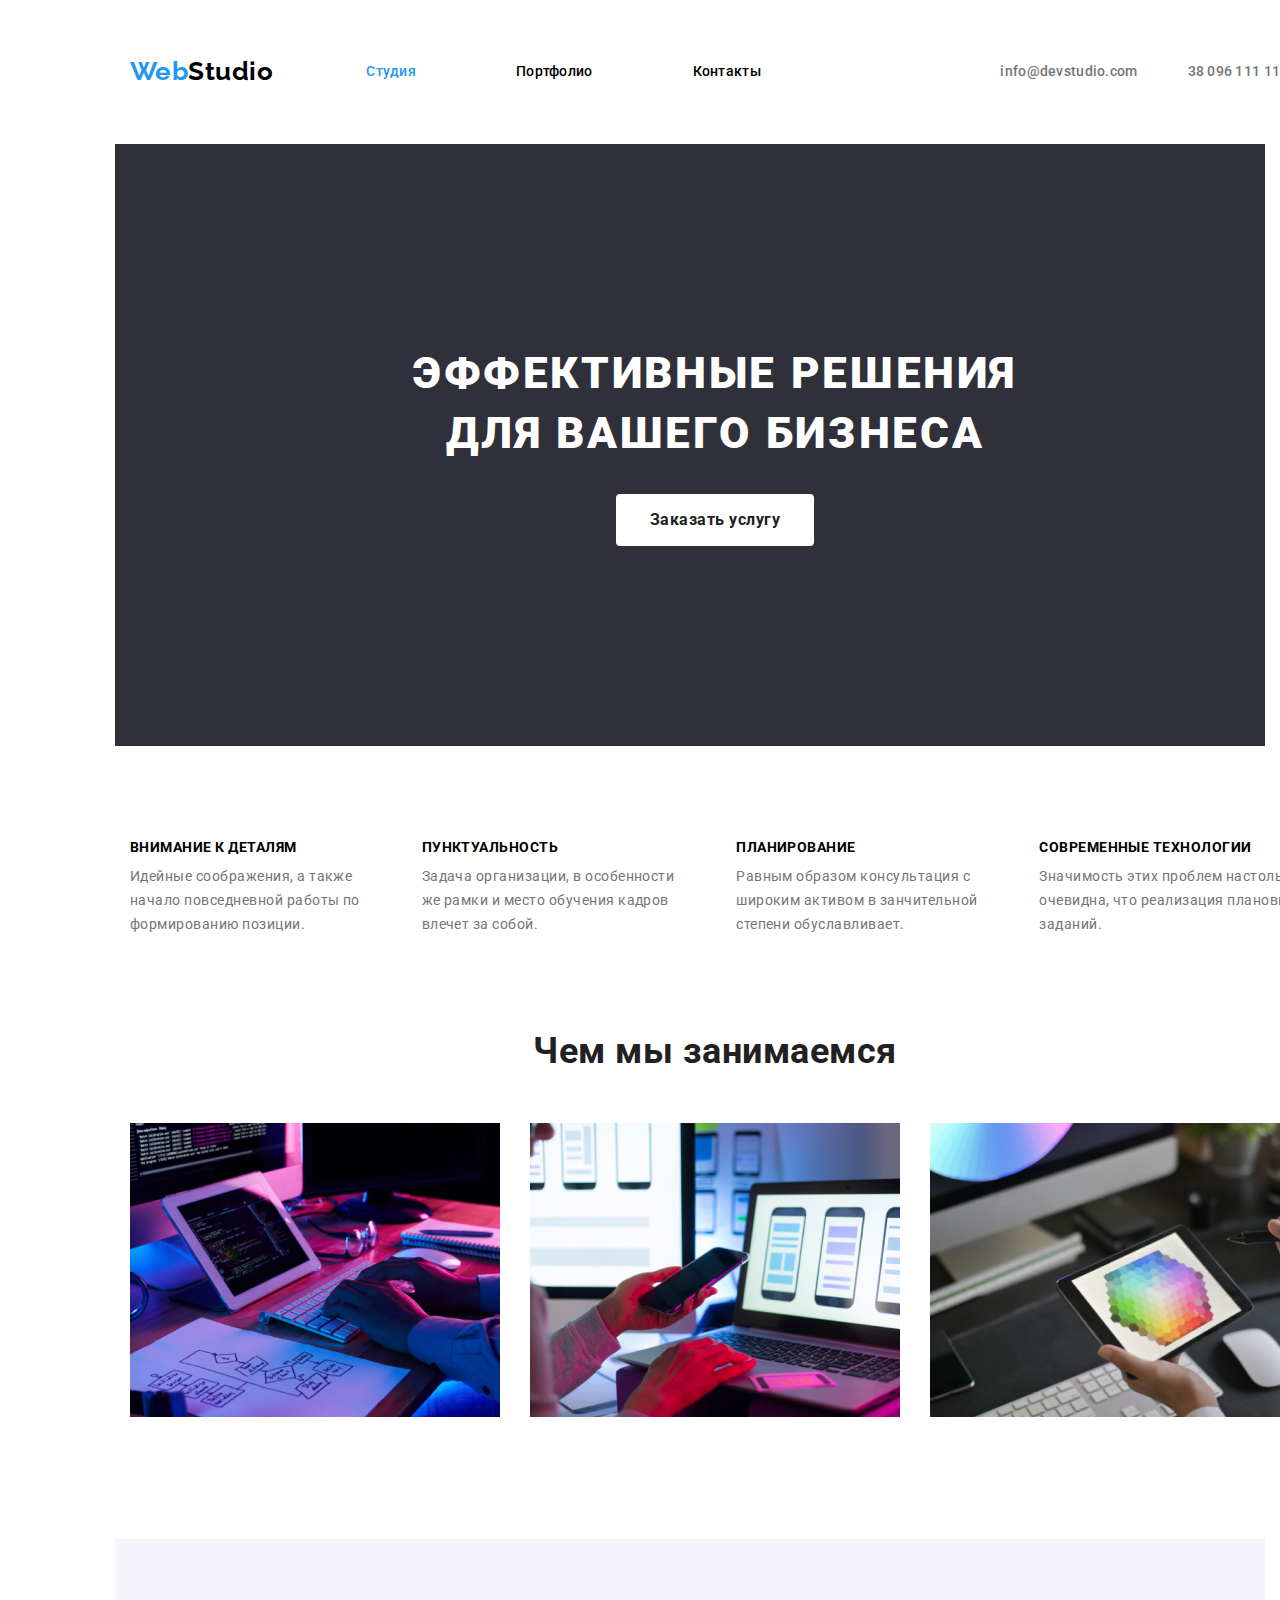
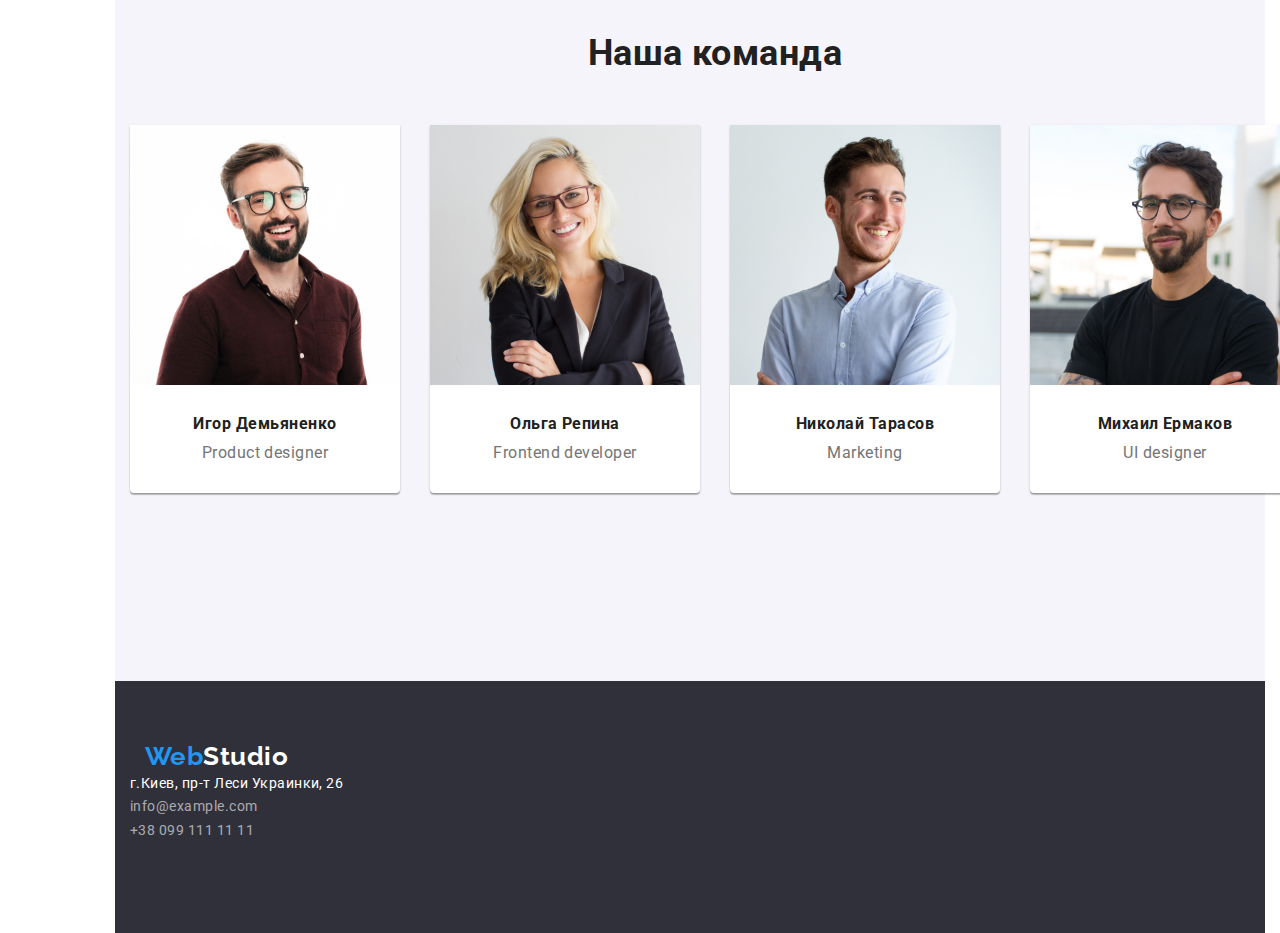
==== index.html @ 193c5bb3 "fixing" ====
<!DOCTYPE html>
<html lang="ru">

<head>
    <meta charset="UTF-8">
    <meta http-equiv="X-UA-Compatible" content="IE=edge">
    <meta name="viewport" content="width=device-width, initial-scale=1.0">
    <title>Git</title>
    <link rel="preconnect" href="https://fonts.googleapis.com">
    <link rel="preconnect" href="https://fonts.gstatic.com" crossorigin>
    <link
        href="https://fonts.googleapis.com/css2?family=Raleway:wght@700&family=Roboto:wght@400;500;700;900&display=swap"
        rel="stylesheet" />
    <link rel="stylesheet" href="https://cdnjs.cloudflare.com/ajax/libs/modern-normalize/1.1.0/modern-normalize.min.css"
        integrity="sha512-wpPYUAdjBVSE4KJnH1VR1HeZfpl1ub8YT/NKx4PuQ5NmX2tKuGu6U/JRp5y+Y8XG2tV+wKQpNHVUX03MfMFn9Q=="
        crossorigin="anonymous" referrerpolicy="no-referrer" />
    <link rel="stylesheet" href="./css/styles.css" />
</head>

<body class="all-body">
    <!--The head of the site-->


    <header class="page-header">
        <div class="container site-nav">
            <nav class="site-nav">
                <a href="/" class="logo-link">
                    Web<span class="logo-accent">Studio</span>
                </a>
        
                <ul class="site-list">
                    <li class="site-element"><a class="site-link current" href="./index.html">Студия</a></li>
                    <li class="site-element"><a class="site-links" href="./portfolio.html">Портфолио</a></li>
                    <li class="site-element"><a class="site-links" href="/">Контакты</a></li>
                </ul>
        
            </nav>
                <ul class="auth-list">
                    <li class="auth-element"><a class="auth-email" href="info@devstudio.com">info@devstudio.com</a></li>
                    <li class="auth-element"><a class="auth-phone" href="380961111111">38 096 111 11 11</a></li>
        
                </ul>
        </div>
            

    </header>

    
    <main class="main-div">
        <!--Hero-->
        <section class="hero">

            <div class="container">
                <h1 class="hero-title">Эффективные решения </br> для вашего бизнеса</h1>
                <button type="button" class="hero-button">Заказать услугу</button>
            </div>
        </section>



        <!--Навыки-->
        <section class="features">
            <div class="container">
                <ul class="features-list">
                    <li class="features-element">
                        <h3 class="features-title">Внимание к деталям</h3>
                        <p class="features-p">Идейные соображения, а также </br> начало повседневной работы по </br>
                            формированию позиции.</p>

                    </li>
                    <li class="features-element">
                        <h3 class="features-title">Пунктуальность</h3>
                        <p class="features-p">Задача организации, в особенности </br> же рамки и место обучения кадров
                            </br> влечет за собой.</p>

                    </li>
                    <li class="features-element">
                        <h3 class="features-title">Планирование</h3>
                        <p class="features-p">Равным образом консультация с </br> широким активом в занчительной </br>
                            степени обуславливает.</p>

                    </li>
                    <li class="features-element">
                        <h3 class="features-title">Современные технологии</h3>
                        <p class="features-p">Значимость этих проблем настолько </br> очевидна, что реализация плановых
                            </br> заданий.</p>

                    </li>
                </ul>
            </div>
        </section>
        <!--Чем мы занимаемся-->
        <section class="section">
            <div class="container">
                <h2 class="section-title">Чем мы занимаемся</h2>
                    <ul class="section-list">
                        <li class="section-element"><img class="section-img" src="images/1left.jpg" alt="ноутбук" width="370">


                        </li>
                        <li class="section-element"><img class="section-img" src="images/phone.jpg" alt="телефон" width="370">

                        </li>
                        <li class="section-element"><img class="section-img" src="images/notepad.jpg" alt="планшет" width="370">

                        </li>
                    </ul>
            </div>
        </section>
        <!--Наша команда-->
        <section class="command">
            <div class="container">
                <h2 class="command-title">Наша команда</h2>
                    <ul class="command-list">
                        <li class="command-element">
                            <div class="command-frame">
                                <img class="command-img" src="images/person1.jpg" alt="Игор Демьяненко" width="270" />
                                <h3 class="command-worker">Игор Демьяненко</h3>
                                <p class="command-p">Product designer</p>
                            </div>
                        </li>
                        <li class="command-element">
                            <div class="command-frame">
                                <img class="command-img" src="images/person2.jpg" alt="Ольга Репина" width="270" />
                                <h3 class="command-worker">Ольга Репина</h3>
                                <p class="command-p">Frontend developer</p>
                            </div>
                        </li>
                        <li class="command-element">
                            <div class="command-frame">
                                <img class="command-img" src="images/person3.jpg" alt="Николай Тарасов" width="270" />
                                <h3 class="command-worker">Николай Тарасов</h3>
                                <p class="command-p">Marketing</p>
                            </div>
                        </li>
                        <li class="command-element">
                            <div class="command-frame">
                                <img class="command-img" src="images/person4.jpg" alt="Михаил Ермаков" width="270" />
                                <h3 class="command-worker">Михаил Ермаков</h3>
                                <p class="command-p">UI designer</p>
                            </div>
                        </li>

                    </ul>
            </div>
        </section>
    </main>

    <!--Footer-->
    <footer class="footer">
        <div class="container">
            <a href="/" class="footer-logo">
                Web<span class="footer-accent">Studio</span>
            </a>
            <address class="adress">
                <ul class="adress-list">
                    <li>
                        <a class="adress-location" href="https://www.figma.com/exit?url=https%3A%2F%2Fbit.ly%2F3pXMvUd"
                        target="_blank" rel="noopener noreferrer">г.Киев, пр-т Леси Украинки, 26</a>
                    </li>
                    <li>
                        <a class="adress-email" href="info@example.com">info@example.com</a>
                    </li>
                    <li>
                        <a class="adress-phone" href="380991111111">+38 099 111 11 11</a>
                    </li>
                </ul>
            </address>
        </div>
    </footer>

</body>

</html>
---- css/styles.css ----
:root {
    --primary-text-color: rgba(255, 255, 255, 0.6);
    --title-text-color: #000000;
    --accent-color: #2196F3;
    --hero-button: #ffffff;
    --section-title: #212121;
    --portfolio-button: #F5F4FA;
    --portfolio-text-button: #212121;
    --portfolio-project-p: #757575;
}

html {
    box-sizing: border-box;
}

*,
*::before,
*::after {
    box-sizing: inherit;
}

.style {
    font-family: 'Roboto';
}

.all-body {
    
    margin: 0 auto;
    padding-left: 15px;
    padding-right: 15px;
    font-family: 'Roboto';
    font-style: normal;
    font-weight: 500;
    line-height: 1.5;
    letter-spacing: 0.03em;
    background-color: var(--hero-button);
    margin-left: 100px;

}

.list {
    padding: 0;
    margin: 0;
    list-style: none;
}

h1,
h2,
h3,
h4,
h5,
h6 {
    margin-top: 0px;
    margin-bottom: 0px;
}
p, ul {
    margin: 0px;
    padding-left: 0px;
}

.page-header {
    
    padding-top: 32px;
    padding-bottom: 32px;
}
.site-nav {
    display: flex;
    justify-content: space-between;
    align-items: center;
}

.logo-link {
    margin-top: 24px;
    margin-bottom: 25px;

    font-family: 'Raleway';
    font-style: normal;
    font-weight: 700;
    font-size: 26px;
    line-height: 1.19;
    text-decoration: none;
    color: var(--accent-color);
}

.logo-accent {
    margin-top: 24px;
    margin-bottom: 25px;

    font-family: 'Raleway', sans-serif;
    font-style: normal;
    font-weight: 700;
    font-size: 26px;
    line-height: 1.19;
    color: var(--title-text-color);

}


.auth-list {
    display: flex;
    font-family: 'Roboto', sans-serif;
    font-style: normal;
    font-size: 14px;
    letter-spacing: 0.02em;
    color: var(--title-text-color);
    text-decoration: none;
    list-style: none
}
.site-list {
    margin-left: 93px;
    display: flex;
    text-align: center;
    font-size: 14px;
    letter-spacing: 0.02em;
    color: var(--title-text-color);
    text-decoration: none;
    list-style: none;


}

.site-list .site-element + .site-element {
    margin-left: 50px;
}

.auth-email {
    line-height: 1.14;
    color: #757575;
    text-decoration: none;
}

.auth-email:hover,
.auth-email:focus {
    color: var(--accent-color);
}

.auth-phone {
    line-height: 1.14;
    color: #757575;
    text-decoration: none;
    margin-left: 50px;
}

.auth-phone:hover,
.auth-phone:focus {
    color: var(--accent-color);
}

.list {
    list-style: none;
}

.site-element {

    margin-right: 50px;
    
}


.site-link {
    display: flex;
    padding-top: 32px;
    padding-bottom: 32px;

    line-height: 1.14;
    color: var(--title-text-color);
    text-decoration: none;

}

.site-link.current {
    display: block;
    padding-top: 32px;
    padding-bottom: 32px;

    color: var(--accent-color);
    padding-top: 32px;
    padding-bottom: 32px;
}

.site-links {
    display: block;
    line-height: 1.14;
    color: var(--title-text-color);
    text-decoration: none;
    padding-top: 32px;
    padding-bottom: 32px;
}

.site-links.current {
    color: var(--accent-color);
}

.site-links:hover,
.site-links:focus {
    color: var(--accent-color);
}

.container {
    width: 1200px;
    margin-left: auto;
    margin-right: auto;
    padding-left: 15px;
    padding-right: 15px;

}
.main-nav {
    display: flex;
    align-items: center;
    
}

.main-div {
    margin: 0 auto;
}

.hero {
    
    background-color: #2F303A;
    margin-bottom: 94px;
    text-align: center;
    padding-bottom: 200px;
}

.hero-title {
    padding-top: 200px;
    margin-bottom: 0;
    font-weight: 900;
    font-size: 44px;
    line-height: 1.36;
    letter-spacing: 0.06em;
    color: var(--hero-button);
    text-transform: uppercase;
    margin-bottom: 30px;
}

.hero-button {
    font-family: 'Roboto';
    font-style: normal;
    font-weight: 700;
    font-size: 16px;
    line-height: 1.87;
    letter-spacing: 0.03em;
    background-color: var(--hero-button);
    color: var(--portfolio-text-button);
    display: inline-block;
    border-radius: 4px;
    padding: 11px 34px;
    min-width: 130px;
    border: none;

    cursor: pointer;


}

.hero-button:hover,
.hero-button:focus {
    font-family: 'Roboto';
    font-style: normal;
    background-color: var(--accent-color);
    color: var(--hero-button);
    font-size: 16px;
    border-radius: 4px;


}


.features {
    background-color: var(--hero-button);
    
    margin-bottom: 94px;

}

.features-list {
    display: flex;
    justify-content: space-between;
    list-style: none
}
.features .features-element:last-child {
    margin-right: 0;
}

.features-title {
    font-weight: 700;
    font-size: 14px;
    line-height: 1.14;
    text-transform: uppercase;
    margin-top: 0px;
    margin-bottom: 10px;



}

.features-p {

    font-weight: 400;
    font-size: 14px;
    line-height: 1.71;
    color: var(--portfolio-project-p);

}

.section {
    background-color: var(--hero-button);
    padding-bottom: 92px;
    text-align: center;

}

.section-title {
    font-weight: 700;
    font-size: 36px;
    line-height: 1.16;
    text-align: center;
    color: var(--section-title);
    margin-bottom: 50px;

}

.section-list {
    display: flex;
    justify-content: space-between;
    list-style: none
}
.section-list .section-element:last-child {
    margin-right: 0;
}

.section-img {
    display: block;
    margin-bottom: 30px;
    margin-right: 30px;
    text-align: center;
}

.command {
    background-color: #F5F4FA;
    color: var(--section-title);
    padding-bottom: 94px;
    
    padding-bottom: 94px;

}

.command-list {
    display: flex;
    justify-content: space-between;
    list-style: none;
    margin-right: 30px;
    margin: 0px;
}
.command-list .command-element:last-child{
margin-right: 0;
}

.command-frame {
    background-color: var(--hero-button);
    margin-bottom: 94px;
    display: inline-block;
    box-sizing: content-box;
    box-shadow: 0px 1px 3px rgba(0, 0, 0, 0.12), 0px 1px 1px rgba(0, 0, 0, 0.14), 0px 2px 1px rgba(0, 0, 0, 0.2);
    border-radius: 0px 0px 4px 4px;
}

.command-img {
    display: block;
    margin-bottom: 30px;
}

.command-title {
    font-weight: 700;
    font-size: 36px;
    line-height: 1.16;
    text-align: center;

    color: var(--section-title);
    padding-top: 94px;
    margin-bottom: 50px;

}

.command-worker {
    text-align: center;
    font-size: 16px;
    line-height: 1.18;
    margin-bottom: 10px;


}

.command-p {
    text-align: center;
    font-weight: 400;
    font-size: 16px;
    line-height: 1.18;
    color: var(--portfolio-project-p);
    margin-bottom: 30px;
}

.footer {
    display: flex;
    align-items: flex-start;
    
    height: 252px;
    padding-top: 60px;
    background-color: #2F303A;
    ;
    color: var(--hero-button);
}

.footer-logo {
    font-family: 'Raleway';
    font-style: normal;
    font-weight: 700;
    font-size: 26px;
    line-height: 1.19;

    text-decoration: none;
    color: var(--accent-color);
    padding-left: 15px;
    margin-top: 60px;
    margin-bottom: 20px;
}

.footer-accent {
    font-family: 'Raleway', sans-serif;
    font-style: normal;
    font-weight: 700;
    font-size: 26px;
    line-height: 1.19;
    color: var(--hero-button);
    margin-top: 60px;
    margin-bottom: 20px;
}


.adress {

    font-weight: 400;
    font-size: 14px;
    font-style: normal;


}

.adress-list {
    list-style: none
}

.adress-location {
    font-weight: 400;
    font-size: 14px;
    line-height: 1.71;
    color: var(--hero-button);
    text-decoration: none;
    margin-bottom: 9px;

}

.adress-email {
    font-weight: 400;
    font-size: 14px;
    line-height: 1.71;
    color: var(--primary-text-color);
    text-decoration: none;
    font-style: normal;
    margin-bottom: 9px;
}

.adress-phone {
    font-weight: 400;
    font-size: 14px;
    line-height: 1.71;
    color: var(--primary-text-color);
    text-decoration: none;
    font-style: normal;
    margin-bottom: 60px;
}

.adress-email:hover,
.adress-email:focus {
    color: var(--accent-color);
    text-decoration: none;
    font-style: normal;
}

.adress-phone:hover,
.adress-phone:focus {
    color: var(--accent-color);
    text-decoration: none;
    font-style: normal;
}


.visually-hidden {
    color: transparent;
}

.port-body {
    
    padding-left: 15px;
    padding-right: 30px;
    font-family: 'Roboto';
    font-style: normal;
    font-weight: 500;
    font-size: 16px;
    line-height: 1.5;
    letter-spacing: 0.03em;


}

.button-list {
    display: flex;
    justify-content: center;
    margin-right: 52px;
    list-style: none;
}
.button-list .button-element+.button-element {
    margin-left: 8px;
}

.port-header {
    
    padding-top: 32px;
    padding-bottom: 32px;
    
}
.button-section {
    
    margin-bottom: 50px;
    
}
.port-button {
    font-family: 'Roboto';
    font-style: normal;
    font-weight: 500;
    font-size: 16px;
    line-height: 1.62;
    letter-spacing: 0.03em;
    background-color: var(--hero-button);
    color: var(--portfolio-text-button);
    border-radius: 4px;
    padding: 11px 34px;
    min-width: 130px;
    border: none;
    cursor: pointer;
}

.port-button:hover,
.port-button:focus {
    
    background-color: var(--accent-color);
    color: var(--hero-button);
    
}
.port-frame {
    background-color: var(--hero-button);
    margin-bottom: 94px;
    display: inline-block;
    box-sizing: content-box;
    border: 1px solid #EEEEEE;
}

.project-list a {

    text-decoration: none;
}

.project-list {
    
    flex-basis: auto;
    
    list-style: none
}
.project-list .project-element:not(:last-child) {
    
    margin-right: 30px;
}
.port-img {
    margin-bottom: 20px;
}

.project-title {

    font-weight: 700;
    font-size: 18px;
    line-height: 2;
    color: var(--title-text-color);
    letter-spacing: 0.06em;
    margin-bottom: 4px;
    

}

.project-p {
    font-weight: 400;
    font-size: 16px;
    line-height: 1.87;
    color: var(--portfolio-project-p);
    margin-bottom: 20px;
    

}
.port-footer {
    
        
        height: 252px;
        padding-top: 60px;
        margin-right: 15px;
        
        background-color: #2F303A;
        ;
        color: var(--hero-button);
}
.footer-list {
    
}
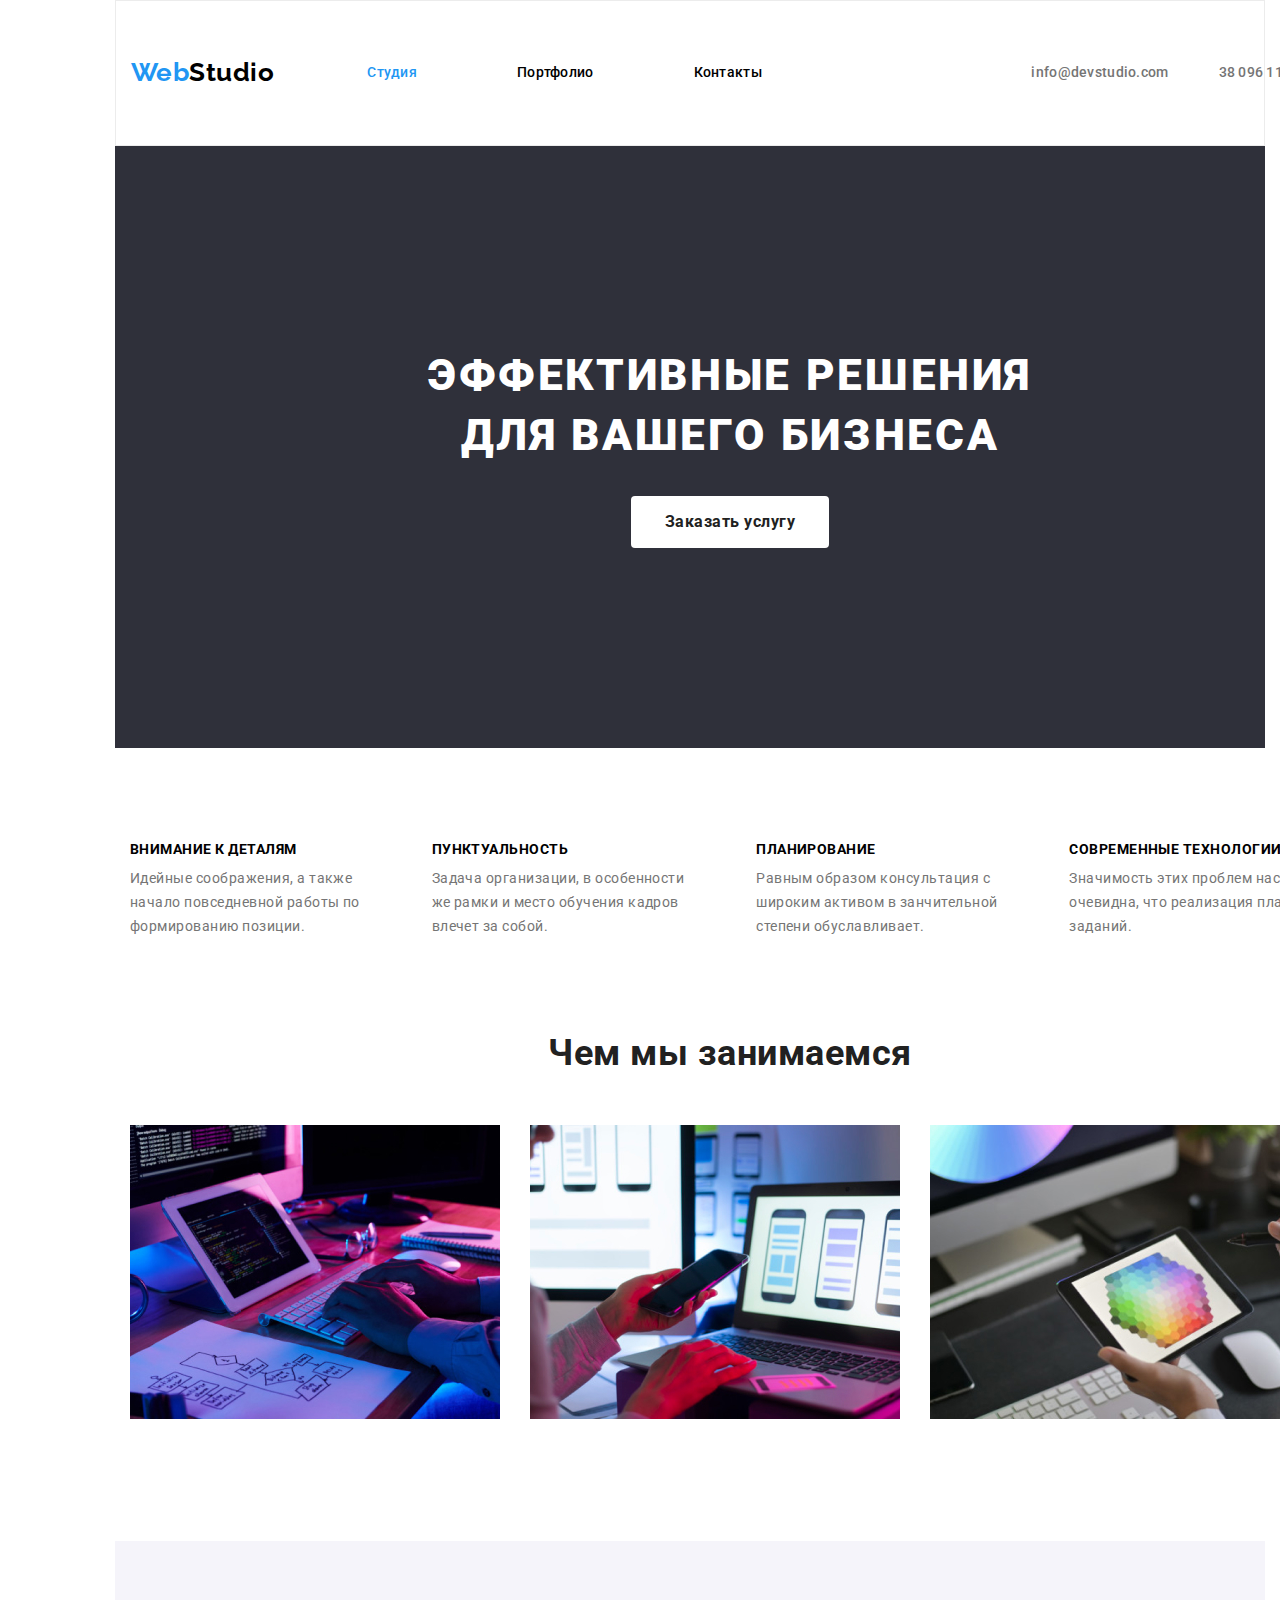
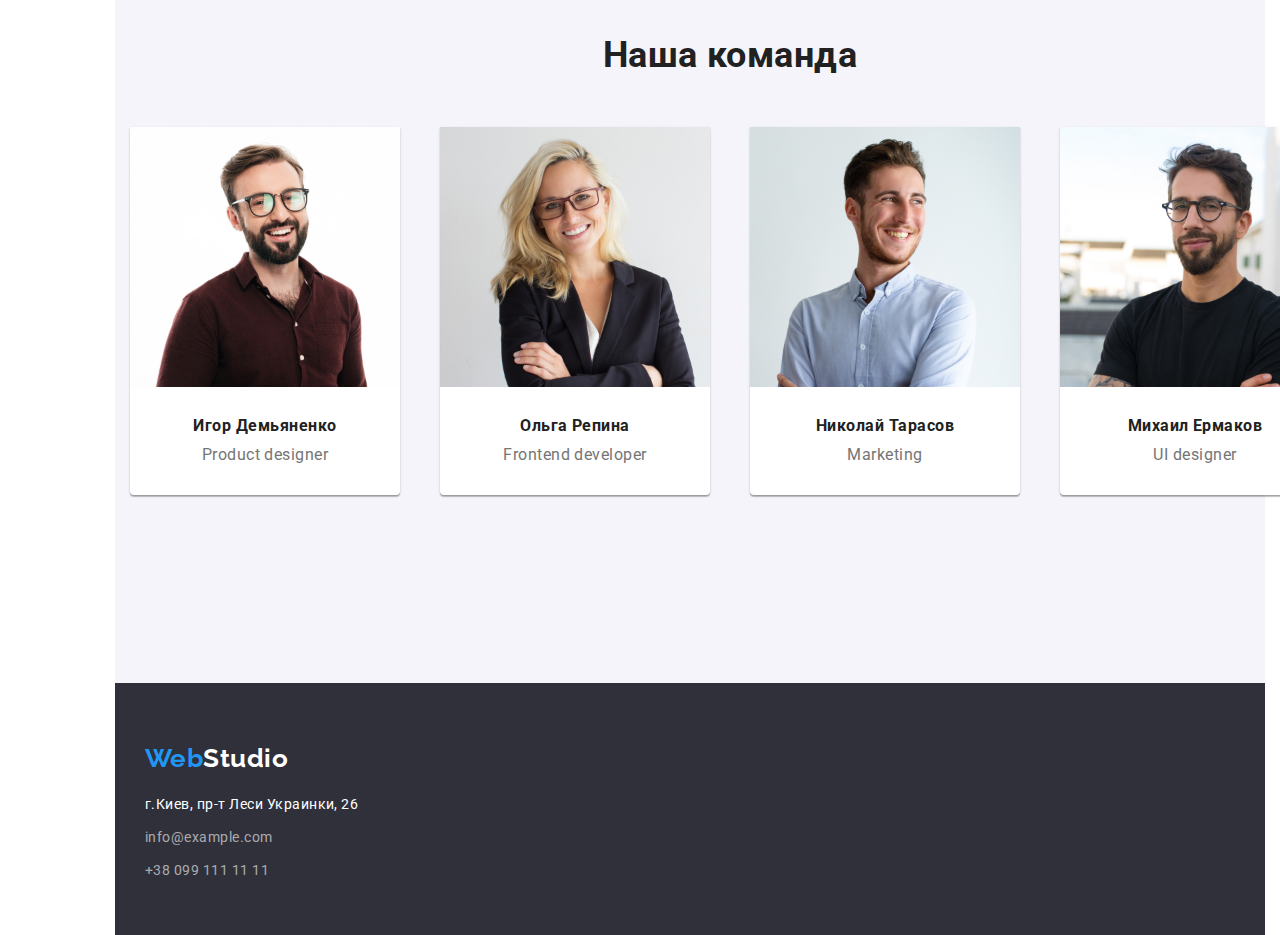
==== commit 56ed1159: "fixing" ====
--- a/index.html
+++ b/index.html
@@ -61,32 +61,32 @@
         <!--Навыки-->
         <section class="features">
             <div class="container">
-                <ul class="features-list">
-                    <li class="features-element">
-                        <h3 class="features-title">Внимание к деталям</h3>
-                        <p class="features-p">Идейные соображения, а также </br> начало повседневной работы по </br>
-                            формированию позиции.</p>
-
-                    </li>
-                    <li class="features-element">
-                        <h3 class="features-title">Пунктуальность</h3>
-                        <p class="features-p">Задача организации, в особенности </br> же рамки и место обучения кадров
-                            </br> влечет за собой.</p>
-
-                    </li>
-                    <li class="features-element">
-                        <h3 class="features-title">Планирование</h3>
-                        <p class="features-p">Равным образом консультация с </br> широким активом в занчительной </br>
-                            степени обуславливает.</p>
-
-                    </li>
-                    <li class="features-element">
-                        <h3 class="features-title">Современные технологии</h3>
-                        <p class="features-p">Значимость этих проблем настолько </br> очевидна, что реализация плановых
-                            </br> заданий.</p>
-
-                    </li>
-                </ul>
+                    <ul class="features-list">
+                        <li class="features-element">
+                            <h3 class="features-title">Внимание к деталям</h3>
+                            <p class="features-p">Идейные соображения, а также </br> начало повседневной работы по </br>
+                                формированию позиции.</p>
+                    
+                        </li>
+                        <li class="features-element">
+                            <h3 class="features-title">Пунктуальность</h3>
+                            <p class="features-p">Задача организации, в особенности </br> же рамки и место обучения кадров
+                                </br> влечет за собой.</p>
+                    
+                        </li>
+                        <li class="features-element">
+                            <h3 class="features-title">Планирование</h3>
+                            <p class="features-p">Равным образом консультация с </br> широким активом в занчительной </br>
+                                степени обуславливает.</p>
+                    
+                        </li>
+                        <li class="features-element">
+                            <h3 class="features-title">Современные технологии</h3>
+                            <p class="features-p">Значимость этих проблем настолько </br> очевидна, что реализация плановых
+                                </br> заданий.</p>
+                    
+                        </li>
+                    </ul>
             </div>
         </section>
         <!--Чем мы занимаемся-->
--- a/css/styles.css
+++ b/css/styles.css
@@ -62,6 +62,7 @@
     
     padding-top: 32px;
     padding-bottom: 32px;
+    border: 1px solid #ECECEC;
 }
 .site-nav {
     display: flex;
@@ -197,7 +198,7 @@
 }
 
 .container {
-    width: 1200px;
+    width: 1230px;
     margin-left: auto;
     margin-right: auto;
     padding-left: 15px;
@@ -217,7 +218,6 @@
 .hero {
     
     background-color: #2F303A;
-    margin-bottom: 94px;
     text-align: center;
     padding-bottom: 200px;
 }
@@ -268,9 +268,13 @@
 
 
 .features {
+    margin-top: 0px;
+    padding-top: 94px;
+    padding-bottom: 94px;
+    
     background-color: var(--hero-button);
     
-    margin-bottom: 94px;
+    
 
 }
 
@@ -402,8 +406,6 @@
 }
 
 .footer {
-    display: flex;
-    align-items: flex-start;
     
     height: 252px;
     padding-top: 60px;
@@ -413,6 +415,10 @@
 }
 
 .footer-logo {
+    display: block;
+    margin-left: 15px;
+    margin-bottom: 20px;
+   
     font-family: 'Raleway';
     font-style: normal;
     font-weight: 700;
@@ -421,9 +427,6 @@
 
     text-decoration: none;
     color: var(--accent-color);
-    padding-left: 15px;
-    margin-top: 60px;
-    margin-bottom: 20px;
 }
 
 .footer-accent {
@@ -433,13 +436,12 @@
     font-size: 26px;
     line-height: 1.19;
     color: var(--hero-button);
-    margin-top: 60px;
-    margin-bottom: 20px;
 }
 
 
 .adress {
-
+    display: block;
+    padding-left: 15px;
     font-weight: 400;
     font-size: 14px;
     font-style: normal;
@@ -452,6 +454,7 @@
 }
 
 .adress-location {
+    display: block;
     font-weight: 400;
     font-size: 14px;
     line-height: 1.71;
@@ -461,7 +464,8 @@
 
 }
 
-.adress-email {
+.adress-email { 
+    display: block;
     font-weight: 400;
     font-size: 14px;
     line-height: 1.71;
@@ -472,13 +476,14 @@
 }
 
 .adress-phone {
+    display: block;
     font-weight: 400;
     font-size: 14px;
     line-height: 1.71;
     color: var(--primary-text-color);
     text-decoration: none;
     font-style: normal;
-    margin-bottom: 60px;
+    margin-bottom: 9px;
 }
 
 .adress-email:hover,
@@ -518,6 +523,7 @@
     display: flex;
     justify-content: center;
     margin-right: 52px;
+    padding-top: 94px;
     list-style: none;
 }
 .button-list .button-element+.button-element {
@@ -528,11 +534,11 @@
     
     padding-top: 32px;
     padding-bottom: 32px;
-    
+    border: 1px solid #ECECEC;
 }
 .button-section {
     
-    margin-bottom: 50px;
+    padding-bottom: 50px;
     
 }
 .port-button {
@@ -572,17 +578,24 @@
 }
 
 .project-list {
-    
-    flex-basis: auto;
-    
+    display: flex;
+    flex-wrap: wrap;
     list-style: none
 }
-.project-list .project-element:not(:last-child) {
-    
+.project-element {
+    width: 380px;
     margin-right: 30px;
+}
+.project-element:nth-child(3n) {
+    
+    margin-right: 0px;
 }
 .port-img {
     margin-bottom: 20px;
+}
+
+.border {
+    
 }
 
 .project-title {
@@ -611,7 +624,7 @@
         
         height: 252px;
         padding-top: 60px;
-        margin-right: 15px;
+        padding-left: 215px;
         
         background-color: #2F303A;
         ;
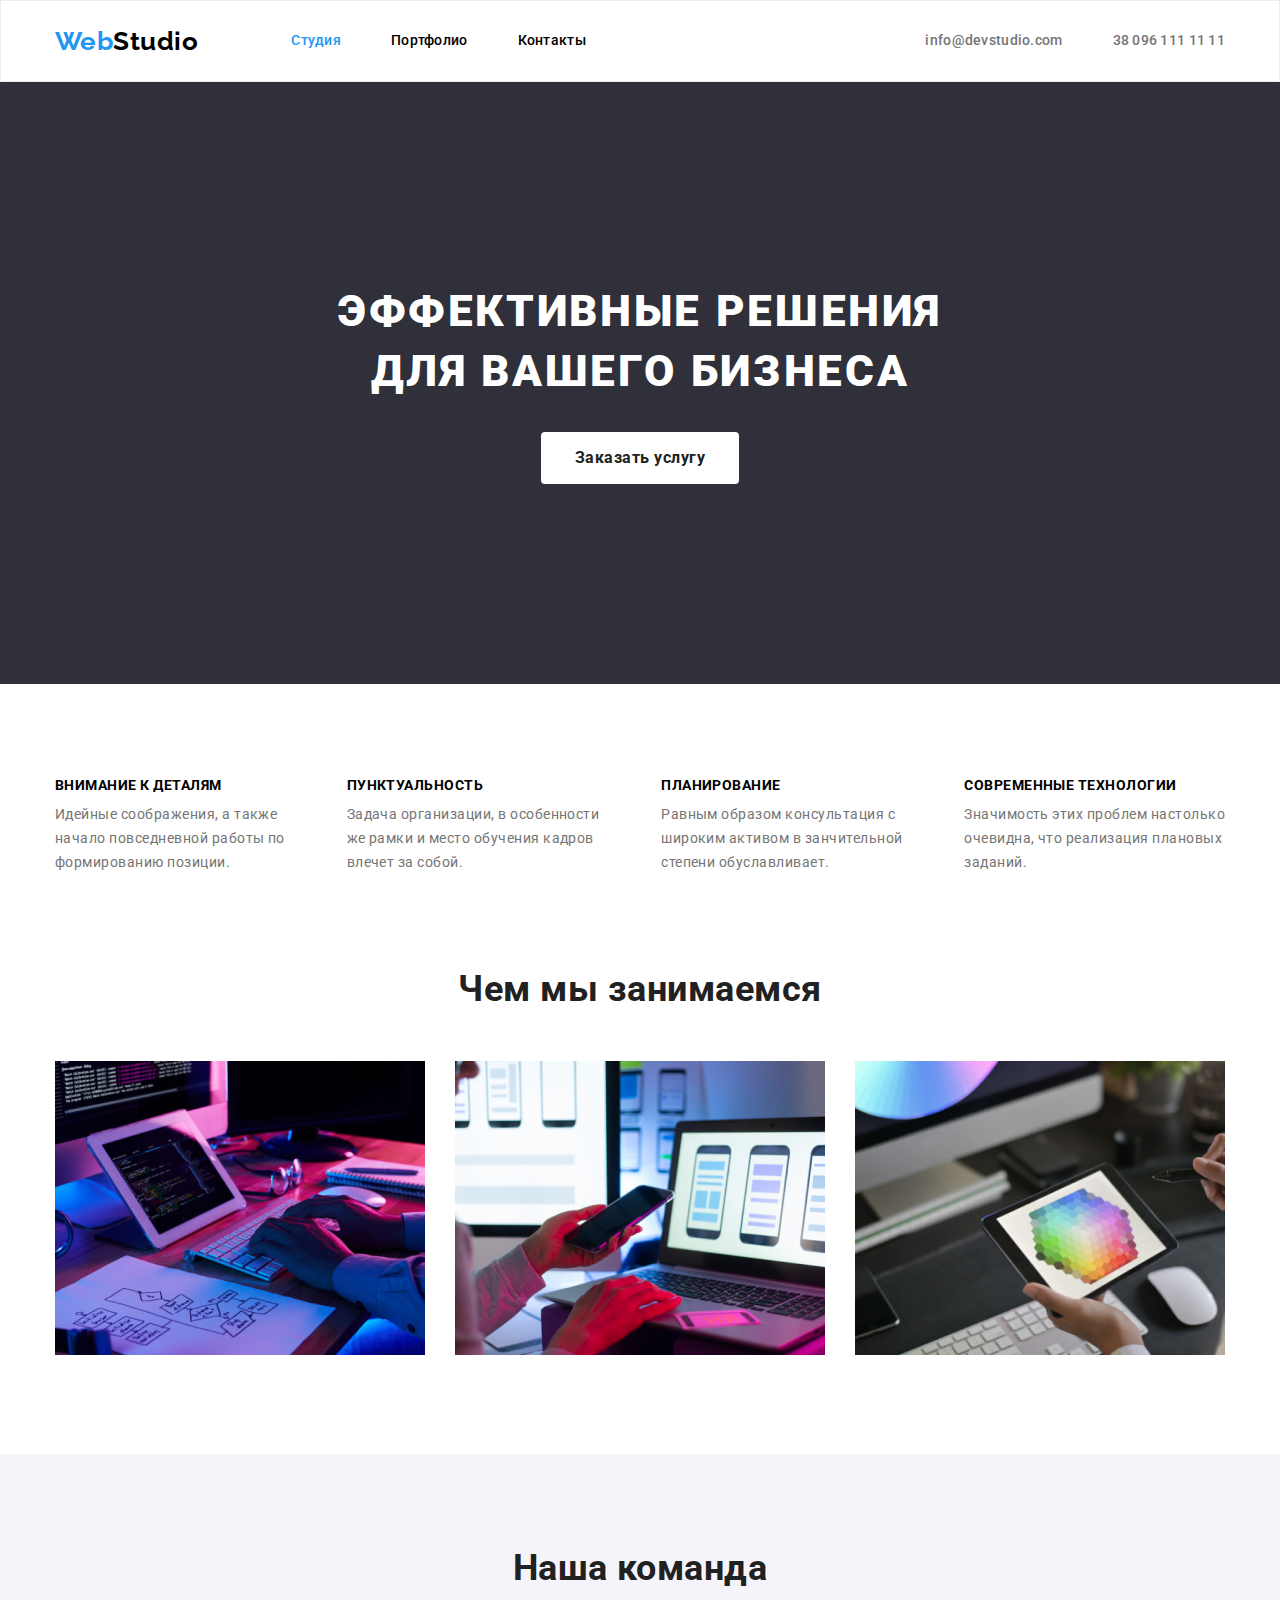
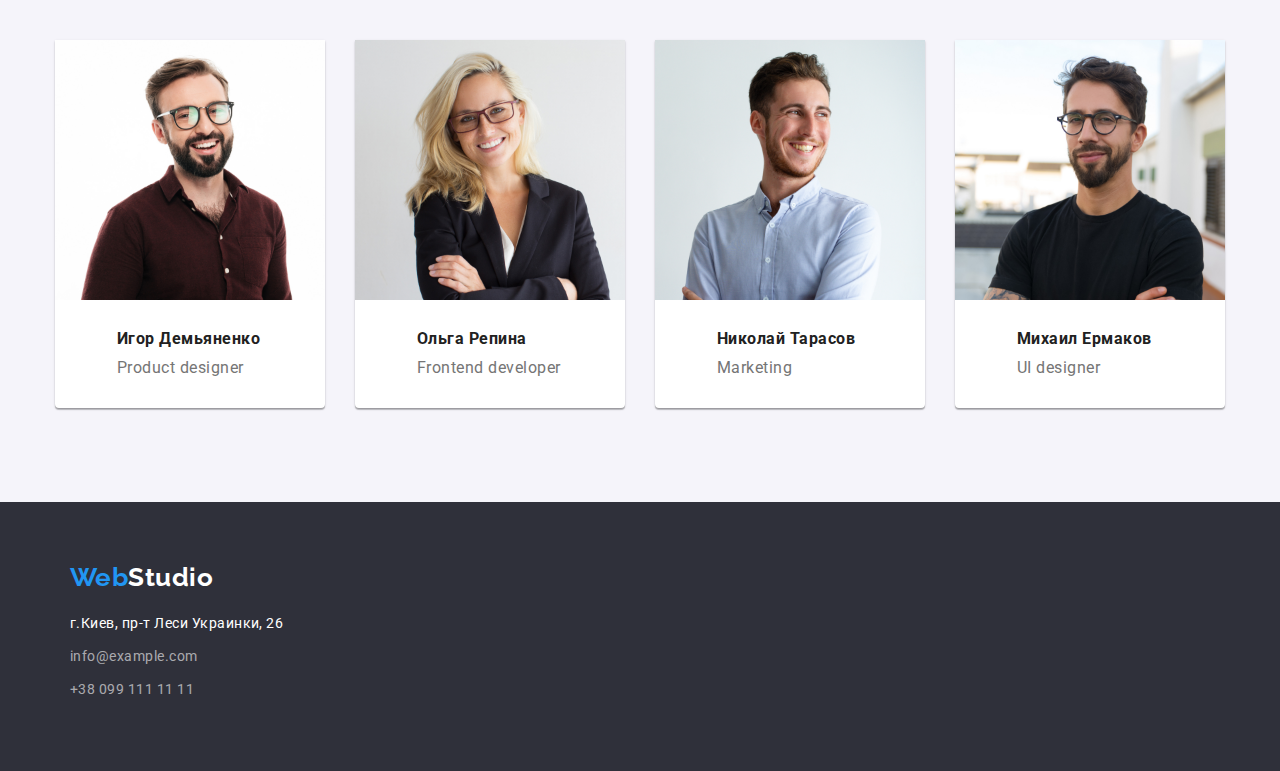
==== commit 81ca9186: "flexing" ====
--- a/index.html
+++ b/index.html
@@ -113,32 +113,45 @@
                 <h2 class="command-title">Наша команда</h2>
                     <ul class="command-list">
                         <li class="command-element">
-                            <div class="command-frame">
-                                <img class="command-img" src="images/person1.jpg" alt="Игор Демьяненко" width="270" />
-                                <h3 class="command-worker">Игор Демьяненко</h3>
-                                <p class="command-p">Product designer</p>
-                            </div>
+                            <a class="command-link" href=""></a>
+                                <div class="command-frame">
+                                    <img class="command-img" src="images/person1.jpg" alt="Игор Демьяненко" width="270" />
+                                    <div class="command-box">
+                                        <h3 class="command-worker">Игор Демьяненко</h3>
+                                        <p class="command-p">Product designer</p>
+                                    </div>
+                                </div>
                         </li>
                         <li class="command-element">
-                            <div class="command-frame">
-                                <img class="command-img" src="images/person2.jpg" alt="Ольга Репина" width="270" />
-                                <h3 class="command-worker">Ольга Репина</h3>
-                                <p class="command-p">Frontend developer</p>
-                            </div>
+                            <a class="command-link" href=""></a>
+                                <div class="command-frame">
+                                    <img class="command-img" src="images/person2.jpg" alt="Ольга Репина" width="270" />
+                                    <div class="command-box">
+                                        <h3 class="command-worker">Ольга Репина</h3>
+                                        <p class="command-p">Frontend developer</p>
+                                    </div>    
+                                </div>
                         </li>
                         <li class="command-element">
-                            <div class="command-frame">
-                                <img class="command-img" src="images/person3.jpg" alt="Николай Тарасов" width="270" />
-                                <h3 class="command-worker">Николай Тарасов</h3>
-                                <p class="command-p">Marketing</p>
-                            </div>
+                            <a class="command-link" href="">
+                                <div class="command-frame">
+                                    <img class="command-img" src="images/person3.jpg" alt="Николай Тарасов" width="270" />
+                                    <div class="command-box">
+                                        <h3 class="command-worker">Николай Тарасов</h3>
+                                        <p class="command-p">Marketing</p>
+                                    </div>
+                                </div>
                         </li>
                         <li class="command-element">
-                            <div class="command-frame">
-                                <img class="command-img" src="images/person4.jpg" alt="Михаил Ермаков" width="270" />
-                                <h3 class="command-worker">Михаил Ермаков</h3>
-                                <p class="command-p">UI designer</p>
-                            </div>
+                            <a class="command-link" href="">
+                                <div class="command-frame">
+                                    <img class="command-img" src="images/person4.jpg" alt="Михаил Ермаков" width="270" />
+                                    <div class="command-box">
+                                        <h3 class="command-worker">Михаил Ермаков</h3>
+                                        <p class="command-p">UI designer</p>
+                                    </div>
+                                </div>
+                            </a>
                         </li>
 
                     </ul>
--- a/css/styles.css
+++ b/css/styles.css
@@ -26,15 +26,12 @@
 .all-body {
     
     margin: 0 auto;
-    padding-left: 15px;
-    padding-right: 15px;
     font-family: 'Roboto';
     font-style: normal;
     font-weight: 500;
     line-height: 1.5;
     letter-spacing: 0.03em;
     background-color: var(--hero-button);
-    margin-left: 100px;
 
 }
 
@@ -60,8 +57,6 @@
 
 .page-header {
     
-    padding-top: 32px;
-    padding-bottom: 32px;
     border: 1px solid #ECECEC;
 }
 .site-nav {
@@ -71,8 +66,7 @@
 }
 
 .logo-link {
-    margin-top: 24px;
-    margin-bottom: 25px;
+
 
     font-family: 'Raleway';
     font-style: normal;
@@ -99,6 +93,7 @@
 
 .auth-list {
     display: flex;
+
     font-family: 'Roboto', sans-serif;
     font-style: normal;
     font-size: 14px;
@@ -109,6 +104,7 @@
 }
 .site-list {
     margin-left: 93px;
+
     display: flex;
     text-align: center;
     font-size: 14px;
@@ -150,10 +146,13 @@
 .list {
     list-style: none;
 }
+.link {
+    text-decoration: none;
+}
 
 .site-element {
 
-    margin-right: 50px;
+    
     
 }
 
@@ -181,11 +180,12 @@
 
 .site-links {
     display: block;
+    padding-top: 32px;
+    padding-bottom: 32px;
+
     line-height: 1.14;
     color: var(--title-text-color);
     text-decoration: none;
-    padding-top: 32px;
-    padding-bottom: 32px;
 }
 
 .site-links.current {
@@ -198,7 +198,7 @@
 }
 
 .container {
-    width: 1230px;
+    width: 1200px;
     margin-left: auto;
     margin-right: auto;
     padding-left: 15px;
@@ -334,12 +334,6 @@
     margin-right: 0;
 }
 
-.section-img {
-    display: block;
-    margin-bottom: 30px;
-    margin-right: 30px;
-    text-align: center;
-}
 
 .command {
     background-color: #F5F4FA;
@@ -352,27 +346,39 @@
 
 .command-list {
     display: flex;
-    justify-content: space-between;
     list-style: none;
     margin-right: 30px;
     margin: 0px;
 }
+.command-list .command-element + .command-element{
+margin-left: 30px;
+}
 .command-list .command-element:last-child{
-margin-right: 0;
-}
-
+    margin-left: 30px;
+    margin-right: 0px;
+}
+
+.command-link {
+    color: var(--section-title);
+}
 .command-frame {
     background-color: var(--hero-button);
-    margin-bottom: 94px;
     display: inline-block;
     box-sizing: content-box;
     box-shadow: 0px 1px 3px rgba(0, 0, 0, 0.12), 0px 1px 1px rgba(0, 0, 0, 0.14), 0px 2px 1px rgba(0, 0, 0, 0.2);
     border-radius: 0px 0px 4px 4px;
 }
+.command-box {
+    padding-top: 30px;
+    padding-left: 62px;
+    padding-bottom: 30px;
+    padding-right: 61px;
+
+}
 
 .command-img {
     display: block;
-    margin-bottom: 30px;
+    
 }
 
 .command-title {
@@ -380,7 +386,6 @@
     font-size: 36px;
     line-height: 1.16;
     text-align: center;
-
     color: var(--section-title);
     padding-top: 94px;
     margin-bottom: 50px;
@@ -388,7 +393,6 @@
 }
 
 .command-worker {
-    text-align: center;
     font-size: 16px;
     line-height: 1.18;
     margin-bottom: 10px;
@@ -397,18 +401,17 @@
 }
 
 .command-p {
-    text-align: center;
     font-weight: 400;
     font-size: 16px;
     line-height: 1.18;
     color: var(--portfolio-project-p);
-    margin-bottom: 30px;
+    
 }
 
 .footer {
-    
-    height: 252px;
     padding-top: 60px;
+    padding-bottom: 60px;
+
     background-color: #2F303A;
     ;
     color: var(--hero-button);
@@ -523,25 +526,30 @@
     display: flex;
     justify-content: center;
     margin-right: 52px;
+    list-style: none;
+    
+}
+.button-element {
+    
+}
+.button-list .button-element + .button-element{
+    margin-left: 8px;
+}
+
+.port-header {
+    
+    
+}
+.button-section {
     padding-top: 94px;
-    list-style: none;
-}
-.button-list .button-element+.button-element {
-    margin-left: 8px;
-}
-
-.port-header {
-    
-    padding-top: 32px;
-    padding-bottom: 32px;
-    border: 1px solid #ECECEC;
-}
-.button-section {
-    
-    padding-bottom: 50px;
-    
+    padding-bottom: 64px;
 }
 .port-button {
+    padding-top: 6px;
+    padding-bottom: 6px;
+    padding-right: 22px;
+    padding-left: 22px;
+
     font-family: 'Roboto';
     font-style: normal;
     font-weight: 500;
@@ -566,11 +574,12 @@
 }
 .port-frame {
     background-color: var(--hero-button);
-    margin-bottom: 94px;
     display: inline-block;
     box-sizing: content-box;
     border: 1px solid #EEEEEE;
 }
+.button-section .port-frame
+
 
 .project-list a {
 
@@ -582,21 +591,34 @@
     flex-wrap: wrap;
     list-style: none
 }
-.project-element {
+ .project-element {
+    margin-bottom: 30px;
     width: 380px;
-    margin-right: 30px;
-}
+}
+.project-element:hover {
+    background-color: var(--accent-color);
+    color: var(--hero-button);
+}
+
 .project-element:nth-child(3n) {
     
     margin-right: 0px;
 }
+
 .port-img {
-    margin-bottom: 20px;
+
 }
 
 .border {
     
 }
+.project-box {
+    padding-top: 20px;
+    padding-left: 24px;
+    padding-bottom: 20px;
+    padding-right: 24px;
+}
+
 
 .project-title {
 
@@ -606,7 +628,7 @@
     color: var(--title-text-color);
     letter-spacing: 0.06em;
     margin-bottom: 4px;
-    
+    text-decoration: none;
 
 }
 
@@ -615,21 +637,7 @@
     font-size: 16px;
     line-height: 1.87;
     color: var(--portfolio-project-p);
-    margin-bottom: 20px;
-    
-
-}
-.port-footer {
-    
-        
-        height: 252px;
-        padding-top: 60px;
-        padding-left: 215px;
-        
-        background-color: #2F303A;
-        ;
-        color: var(--hero-button);
-}
-.footer-list {
-    
-}+    text-decoration: none;
+    
+
+}
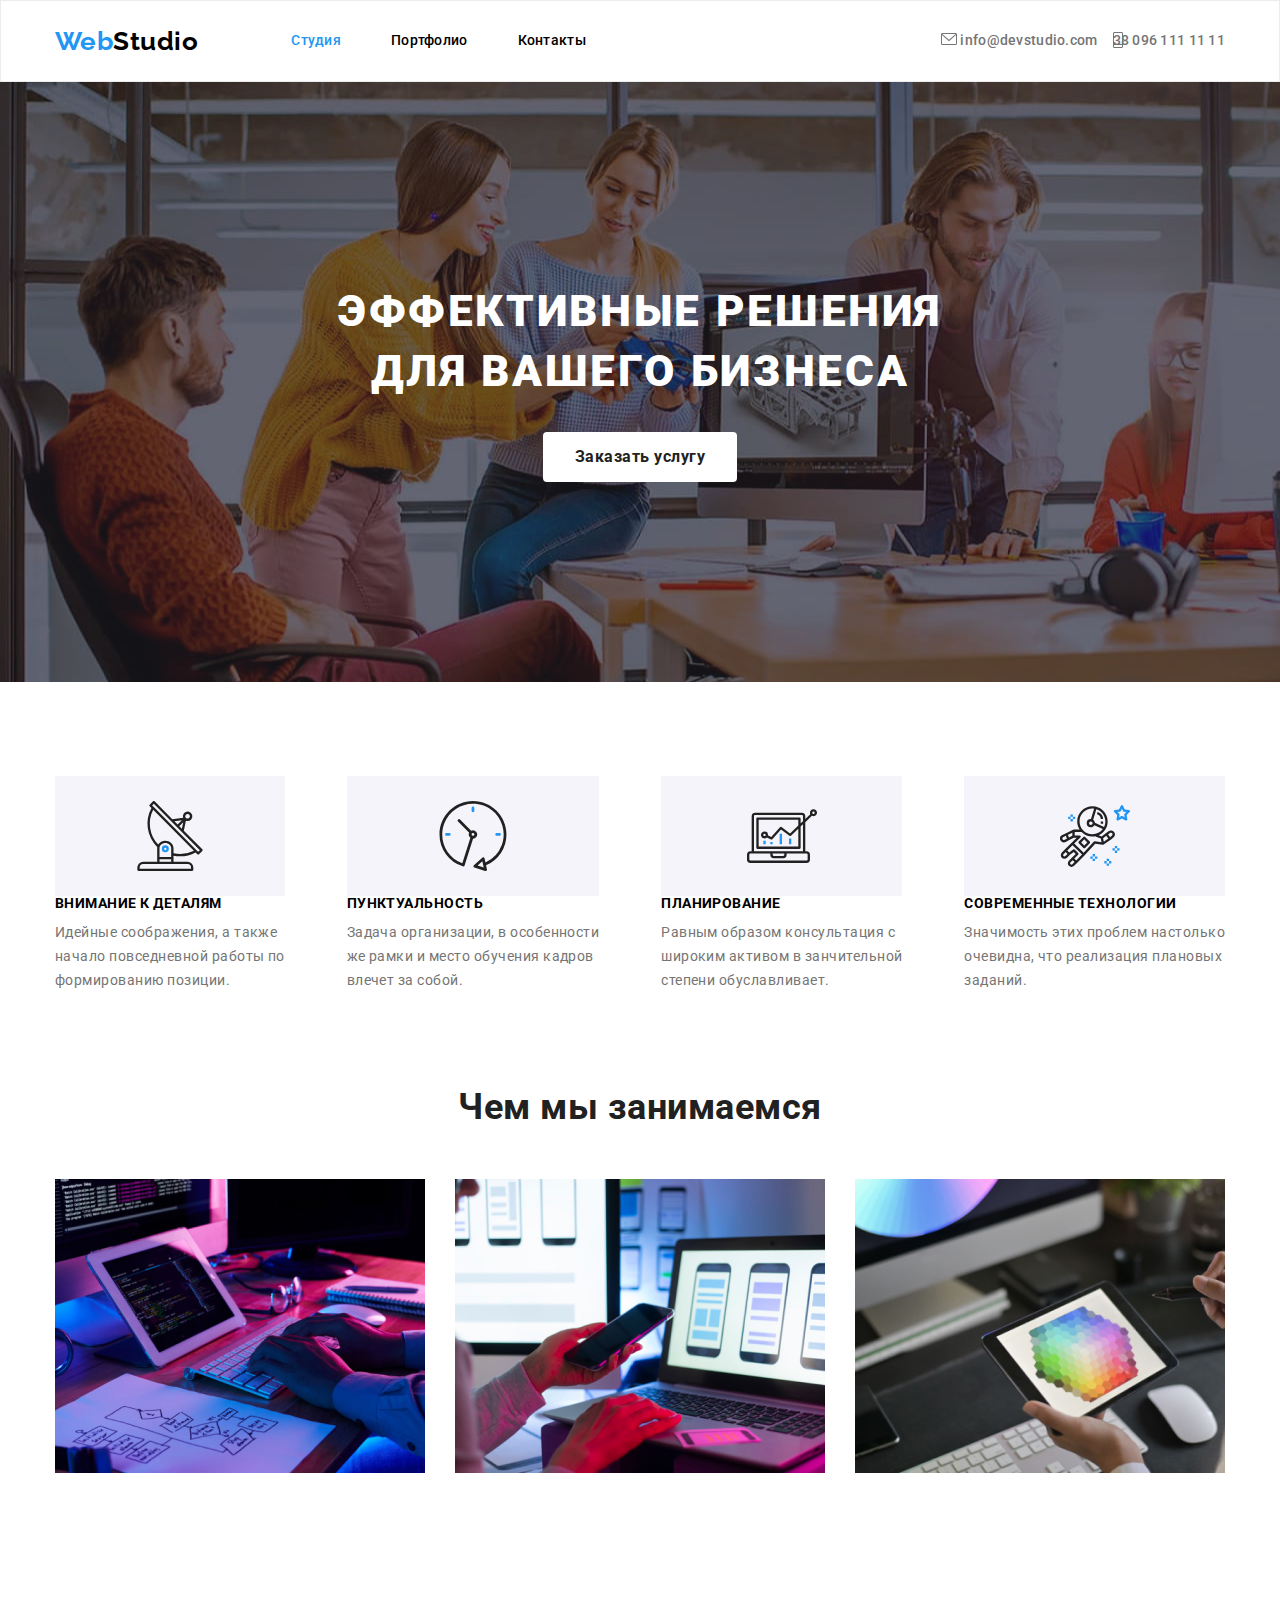
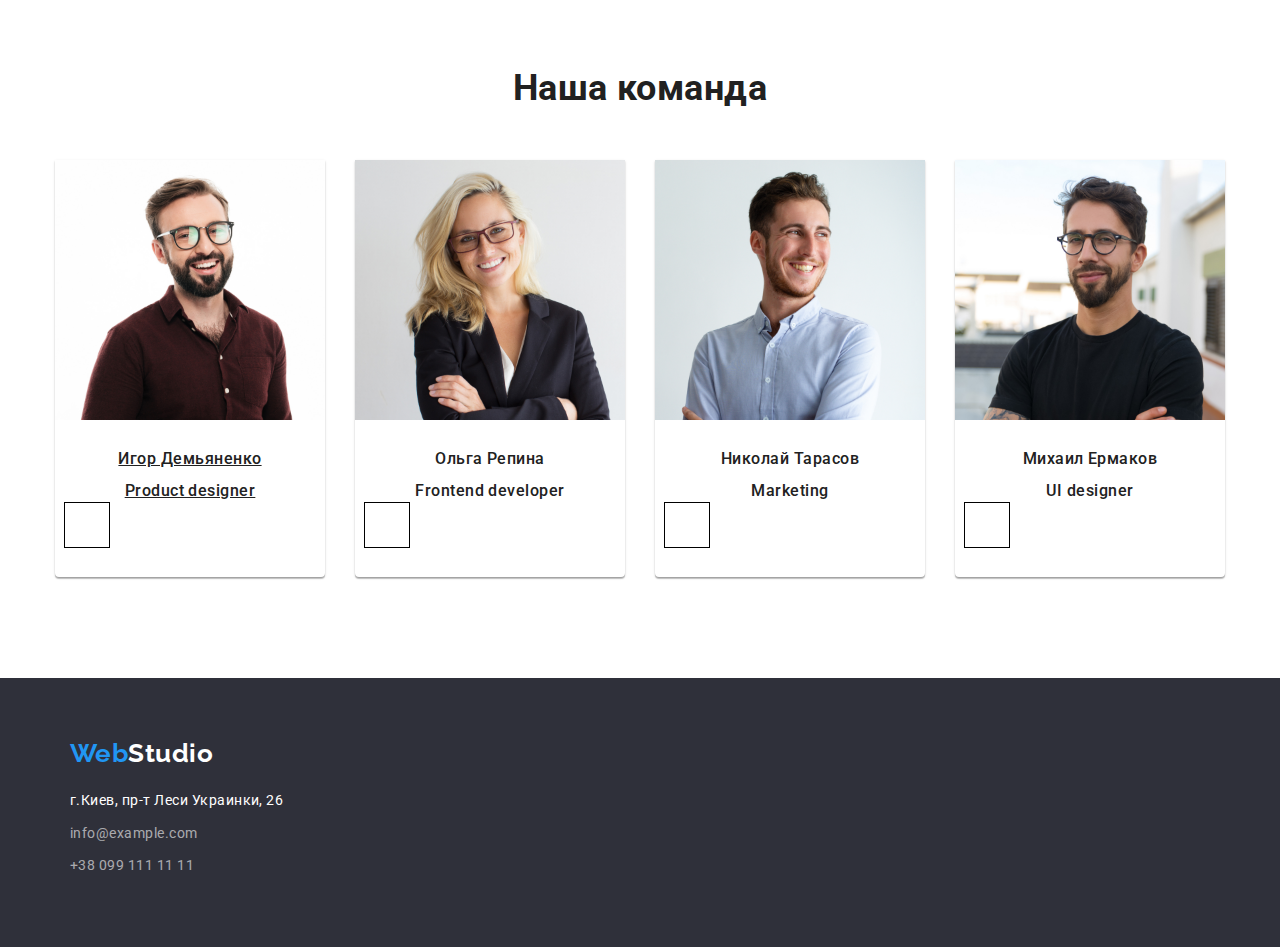
==== commit a8edc46c: "big one" ====
--- a/index.html
+++ b/index.html
@@ -36,7 +36,9 @@
         
             </nav>
                 <ul class="auth-list">
-                    <li class="auth-element"><a class="auth-email" href="info@devstudio.com">info@devstudio.com</a></li>
+                    <li class="auth-element">
+                        <a class="auth-email" href="info@devstudio.com"> 
+                            info@devstudio.com</a></li>
                     <li class="auth-element"><a class="auth-phone" href="380961111111">38 096 111 11 11</a></li>
         
                 </ul>
@@ -49,7 +51,6 @@
     <main class="main-div">
         <!--Hero-->
         <section class="hero">
-
             <div class="container">
                 <h1 class="hero-title">Эффективные решения </br> для вашего бизнеса</h1>
                 <button type="button" class="hero-button">Заказать услугу</button>
@@ -62,29 +63,33 @@
         <section class="features">
             <div class="container">
                     <ul class="features-list">
-                        <li class="features-element">
-                            <h3 class="features-title">Внимание к деталям</h3>
-                            <p class="features-p">Идейные соображения, а также </br> начало повседневной работы по </br>
-                                формированию позиции.</p>
-                    
-                        </li>
-                        <li class="features-element">
-                            <h3 class="features-title">Пунктуальность</h3>
-                            <p class="features-p">Задача организации, в особенности </br> же рамки и место обучения кадров
-                                </br> влечет за собой.</p>
-                    
-                        </li>
-                        <li class="features-element">
-                            <h3 class="features-title">Планирование</h3>
-                            <p class="features-p">Равным образом консультация с </br> широким активом в занчительной </br>
-                                степени обуславливает.</p>
-                    
-                        </li>
-                        <li class="features-element">
-                            <h3 class="features-title">Современные технологии</h3>
-                            <p class="features-p">Значимость этих проблем настолько </br> очевидна, что реализация плановых
-                                </br> заданий.</p>
-                    
+                        <li class="features-element icon-scanner">
+                            <div class="features-box">
+                                    <h3 class="features-title">Внимание к деталям</h3>
+                                    <p class="features-p">Идейные соображения, а также </br> начало повседневной работы по </br>
+                                            формированию позиции.</p>
+                            </div>
+                        </li>
+                        <li class="features-element icon-clock">
+                            <div class="features-box">
+                                            <h3 class="features-title">Пунктуальность</h3>
+                                <p class="features-p">Задача организации, в особенности </br> же рамки и место обучения кадров
+                                    </br> влечет за собой.</p>
+                            </div>
+                        </li>
+                        <li class="features-element icon-diagram">
+                            <div class="features-box">
+                                <h3 class="features-title">Планирование</h3>
+                                <p class="features-p">Равным образом консультация с </br> широким активом в занчительной </br>
+                                    степени обуславливает.</p>
+                            </div>
+                        </li>
+                        <li class="features-element icon-cosmos">
+                            <div class="features-box">
+                                <h3 class="features-title">Современные технологии</h3>
+                                <p class="features-p">Значимость этих проблем настолько </br> очевидна, что реализация плановых
+                                    </br> заданий.</p>
+                            </div>
                         </li>
                     </ul>
             </div>
@@ -94,15 +99,21 @@
             <div class="container">
                 <h2 class="section-title">Чем мы занимаемся</h2>
                     <ul class="section-list">
-                        <li class="section-element"><img class="section-img" src="images/1left.jpg" alt="ноутбук" width="370">
-
-
-                        </li>
-                        <li class="section-element"><img class="section-img" src="images/phone.jpg" alt="телефон" width="370">
-
-                        </li>
-                        <li class="section-element"><img class="section-img" src="images/notepad.jpg" alt="планшет" width="370">
-
+                        <li class="section-element">
+                            <a class="section-img" href="">
+                                <img class="section-img" src="images/1left.jpg" alt="ноутбук" width="370">
+
+                            </a>
+                        </li>
+                        <li class="section-element">
+                            <a class="section-img" href="">
+                                <img class="section-img" src="images/phone.jpg" alt="телефон" width="370">
+                            </a>
+                        </li>
+                        <li class="section-element">
+                            <a class="section-img" href="">
+                                <img class="section-img" src="images/notepad.jpg" alt="планшет" width="370">
+                            </a>
                         </li>
                     </ul>
             </div>
@@ -112,18 +123,25 @@
             <div class="container">
                 <h2 class="command-title">Наша команда</h2>
                     <ul class="command-list">
-                        <li class="command-element">
-                            <a class="command-link" href=""></a>
+                        <li class="command-element link">
+                            <a class="command-link" href="">
                                 <div class="command-frame">
                                     <img class="command-img" src="images/person1.jpg" alt="Игор Демьяненко" width="270" />
                                     <div class="command-box">
-                                        <h3 class="command-worker">Игор Демьяненко</h3>
+                                        <h3 class="command-worker link">Игор Демьяненко</h3>
                                         <p class="command-p">Product designer</p>
                                     </div>
-                                </div>
+                                    <ul class="networks-list link list">
+                                        <li><a class="inst" href=""></a></li>
+                                        <li><a class="twit" href=""></a></li>
+                                        <li><a class="facebook" href=""></a></li>
+                                        <li><a class="in" href=""></a></li>
+                                    </ul>
+                                </div>
+                            </a>
                         </li>
                         <li class="command-element">
-                            <a class="command-link" href=""></a>
+                            <a class="command-link" href="">
                                 <div class="command-frame">
                                     <img class="command-img" src="images/person2.jpg" alt="Ольга Репина" width="270" />
                                     <div class="command-box">
@@ -131,6 +149,7 @@
                                         <p class="command-p">Frontend developer</p>
                                     </div>    
                                 </div>
+                            </a>
                         </li>
                         <li class="command-element">
                             <a class="command-link" href="">
@@ -141,6 +160,7 @@
                                         <p class="command-p">Marketing</p>
                                     </div>
                                 </div>
+                            </a>
                         </li>
                         <li class="command-element">
                             <a class="command-link" href="">
--- a/css/styles.css
+++ b/css/styles.css
@@ -35,6 +35,21 @@
 
 }
 
+.visually-hidden {
+    position: absolute;
+    width: 1px;
+    height: 1px;
+    margin: -1px;
+    border: 0;
+    padding: 0;
+    
+    white-space: nowrap;
+    clip-path: inset(100%);
+    clip: rect(0 0 0 0);
+    overflow: hidden;
+
+}
+
 .list {
     padding: 0;
     margin: 0;
@@ -126,16 +141,43 @@
     text-decoration: none;
 }
 
+
+.auth-email::before {
+    content: "";
+    display: inline-block;
+    width: 16px;
+    height: 12px;
+    margin-left: 10px;
+    background-position: center;
+    background-size: contain;
+    background-repeat: no-repeat;
+    background-image: url(../images/envelope-normal.svg);
+
+}
+
+
 .auth-email:hover,
 .auth-email:focus {
     color: var(--accent-color);
 }
-
+.auth-email::before:hover,
+.auth-email::before:focus {
+    background-image: url(../images/envelope.svg);
+}
 .auth-phone {
     line-height: 1.14;
     color: #757575;
     text-decoration: none;
     margin-left: 50px;
+}
+.auth-phone {
+    content: "";
+    width: 10px;
+    height: 16px;
+    margin-left: 15px;
+    background-size: contain;
+    background-repeat: no-repeat;
+    background-image: url(../images/vector.svg);
 }
 
 .auth-phone:hover,
@@ -216,15 +258,20 @@
 }
 
 .hero {
-    
+    text-align: center;
+    padding-top: 200px;
+    padding-bottom: 200px;
+
     background-color: #2F303A;
-    text-align: center;
-    padding-bottom: 200px;
+
+    background-image: url(../images/background.jpg);
+    box-shadow: inset 0 0 0 1000px rgba(47, 48, 58, 0.4);
+    
+    background-repeat: no-repeat;
+    
 }
 
 .hero-title {
-    padding-top: 200px;
-    margin-bottom: 0;
     font-weight: 900;
     font-size: 44px;
     line-height: 1.36;
@@ -235,6 +282,9 @@
 }
 
 .hero-button {
+    padding: 10px 32px;
+    min-width: 130px;
+
     font-family: 'Roboto';
     font-style: normal;
     font-weight: 700;
@@ -245,10 +295,7 @@
     color: var(--portfolio-text-button);
     display: inline-block;
     border-radius: 4px;
-    padding: 11px 34px;
-    min-width: 130px;
     border: none;
-
     cursor: pointer;
 
 
@@ -281,7 +328,34 @@
 .features-list {
     display: flex;
     justify-content: space-between;
-    list-style: none
+    list-style: none;
+    position: relative;
+}
+.features-element::before {
+    display: block;
+    content: "";
+    height: 120px;
+
+
+    background-color: var(--portfolio-button);
+    background-image: url(../images/features4.svg);
+    
+    background-repeat: no-repeat;
+    background-position: center;
+
+
+}
+.icon-scanner::before{
+    background-image: url(../images/features1.svg);
+}
+.icon-clock::before {
+    background-image: url(../images/features2.svg);
+}
+.icon-diagram::before {
+    background-image: url(../images/features3.svg);
+}
+.icon-cosmos::before {
+    background-image: url(../images/features4.svg);
 }
 .features .features-element:last-child {
     margin-right: 0;
@@ -310,8 +384,8 @@
 
 .section {
     background-color: var(--hero-button);
-    padding-bottom: 92px;
     text-align: center;
+    padding-bottom: 94px;
 
 }
 
@@ -327,7 +401,7 @@
 
 .section-list {
     display: flex;
-    justify-content: space-between;
+    gap: 30px;
     list-style: none
 }
 .section-list .section-element:last-child {
@@ -336,27 +410,19 @@
 
 
 .command {
-    background-color: #F5F4FA;
     color: var(--section-title);
+    padding-top: 94px;
     padding-bottom: 94px;
-    
-    padding-bottom: 94px;
 
 }
 
 .command-list {
     display: flex;
+    gap: 30px;
     list-style: none;
-    margin-right: 30px;
-    margin: 0px;
-}
-.command-list .command-element + .command-element{
-margin-left: 30px;
-}
-.command-list .command-element:last-child{
-    margin-left: 30px;
-    margin-right: 0px;
-}
+    
+}
+
 
 .command-link {
     color: var(--section-title);
@@ -369,12 +435,28 @@
     border-radius: 0px 0px 4px 4px;
 }
 .command-box {
+    text-align: center;
     padding-top: 30px;
-    padding-left: 62px;
+    padding-left: 10px;
     padding-bottom: 30px;
-    padding-right: 61px;
-
-}
+    padding-right: 10px;
+
+}
+.command-box::after {
+    display: block;
+    
+    font-weight: 400;
+    font-size: 16px;
+    line-height: 1.18;
+    color: var(--portfolio-project-p);
+    
+    width: 44px;
+    content: "";
+    height: 44px;
+    outline: 1px solid black;
+    }
+
+
 
 .command-img {
     display: block;
@@ -387,12 +469,12 @@
     line-height: 1.16;
     text-align: center;
     color: var(--section-title);
-    padding-top: 94px;
     margin-bottom: 50px;
 
 }
 
 .command-worker {
+    font-weight: inherit;
     font-size: 16px;
     line-height: 1.18;
     margin-bottom: 10px;
@@ -400,12 +482,25 @@
 
 }
 
-.command-p {
-    font-weight: 400;
-    font-size: 16px;
-    line-height: 1.18;
-    color: var(--portfolio-project-p);
-    
+
+.command-social {
+ 
+}
+.networks-list {
+    display: flex;
+
+}
+.inst {
+    background-image: url(../images/inst-hover.svg);
+}
+.twit {
+    background-image: url(../images/twit.svg);
+}
+.facebook {
+    background-image: url(../images/facebook.svg);
+}
+.in {
+    background-image: url(../images/in.svg);
 }
 
 .footer {
@@ -504,9 +599,6 @@
 }
 
 
-.visually-hidden {
-    color: transparent;
-}
 
 .port-body {
     
@@ -525,16 +617,14 @@
 .button-list {
     display: flex;
     justify-content: center;
-    margin-right: 52px;
+    gap: 8px;
     list-style: none;
+    margin-bottom: 50px;
     
 }
 .button-element {
-    
-}
-.button-list .button-element + .button-element{
-    margin-left: 8px;
-}
+}
+
 
 .port-header {
     
@@ -545,10 +635,9 @@
     padding-bottom: 64px;
 }
 .port-button {
-    padding-top: 6px;
-    padding-bottom: 6px;
-    padding-right: 22px;
-    padding-left: 22px;
+
+    padding: 6px 22px;
+    min-width: 130px;
 
     font-family: 'Roboto';
     font-style: normal;
@@ -559,8 +648,6 @@
     background-color: var(--hero-button);
     color: var(--portfolio-text-button);
     border-radius: 4px;
-    padding: 11px 34px;
-    min-width: 130px;
     border: none;
     cursor: pointer;
 }
@@ -589,21 +676,13 @@
 .project-list {
     display: flex;
     flex-wrap: wrap;
-    list-style: none
+    list-style: none;
+    gap: 30px;
 }
  .project-element {
-    margin-bottom: 30px;
-    width: 380px;
-}
-.project-element:hover {
-    background-color: var(--accent-color);
-    color: var(--hero-button);
-}
-
-.project-element:nth-child(3n) {
-    
-    margin-right: 0px;
-}
+    width: 370px;
+}
+
 
 .port-img {
 
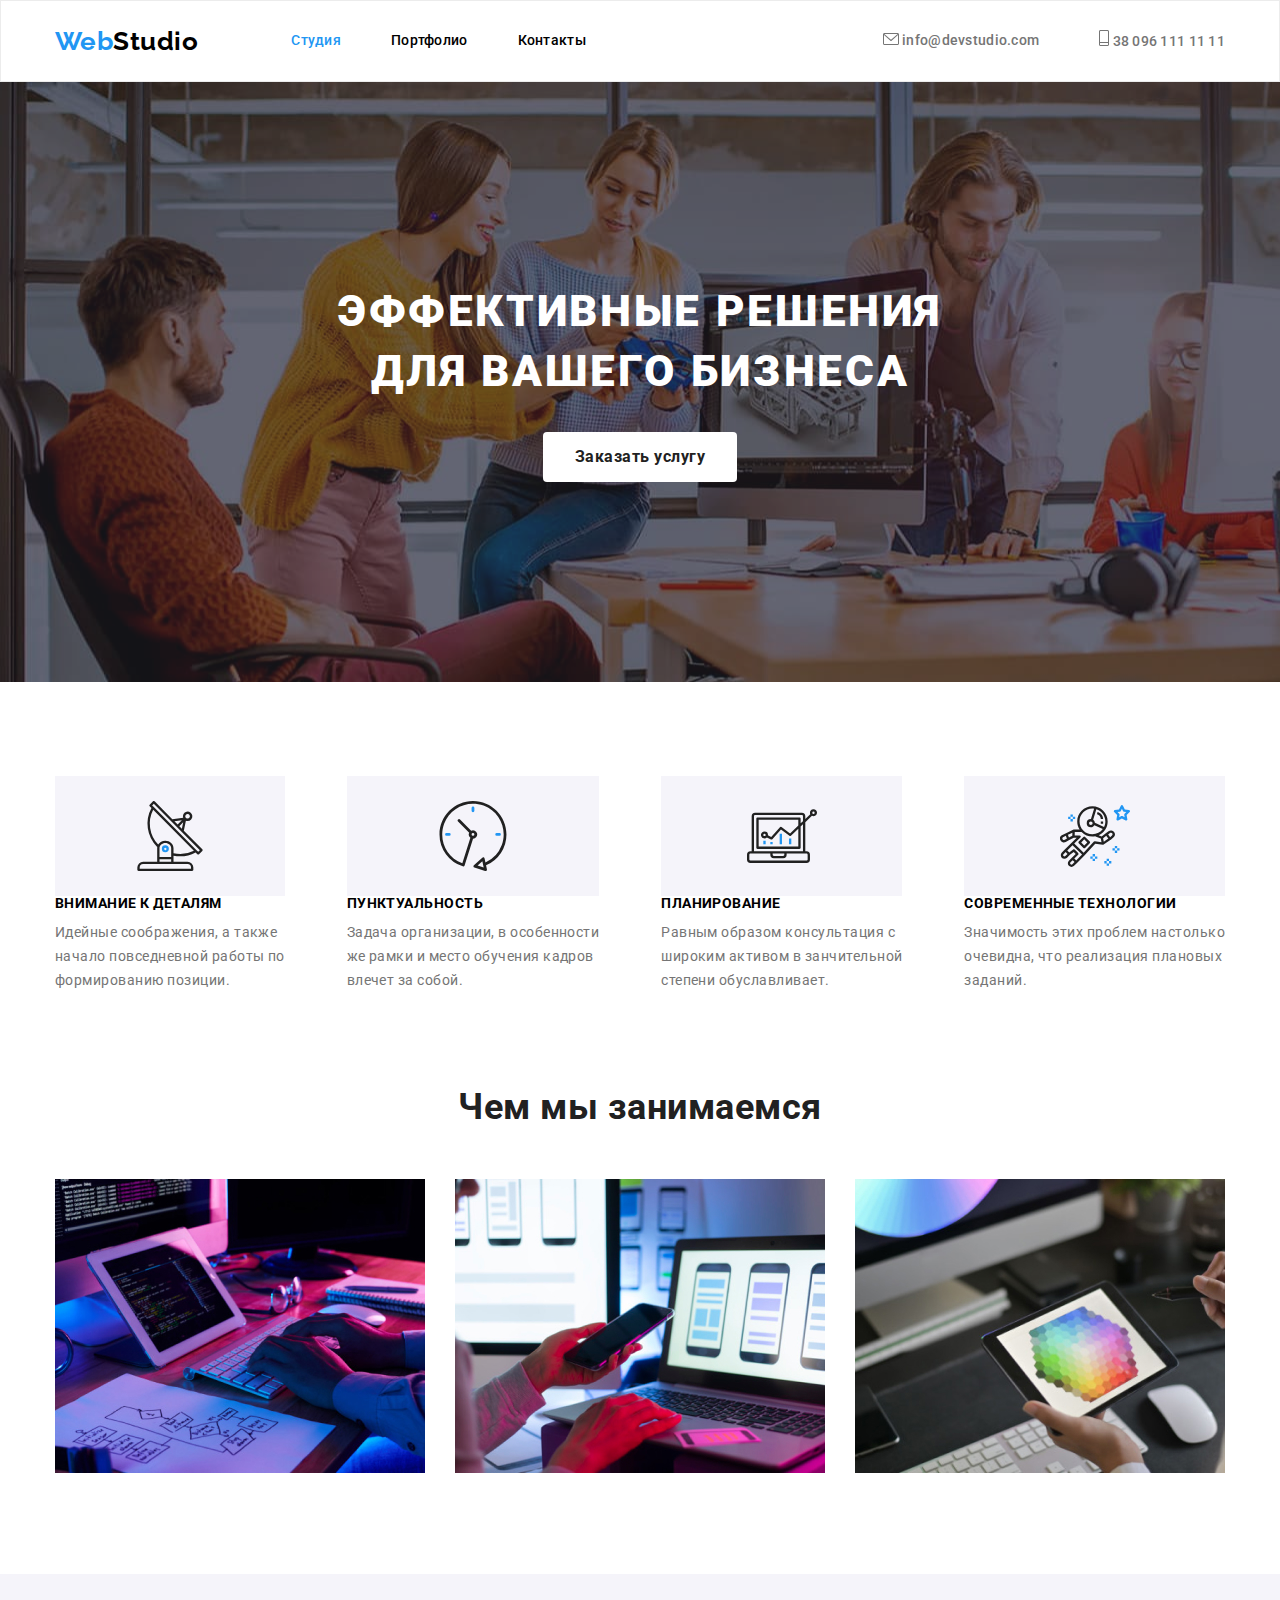
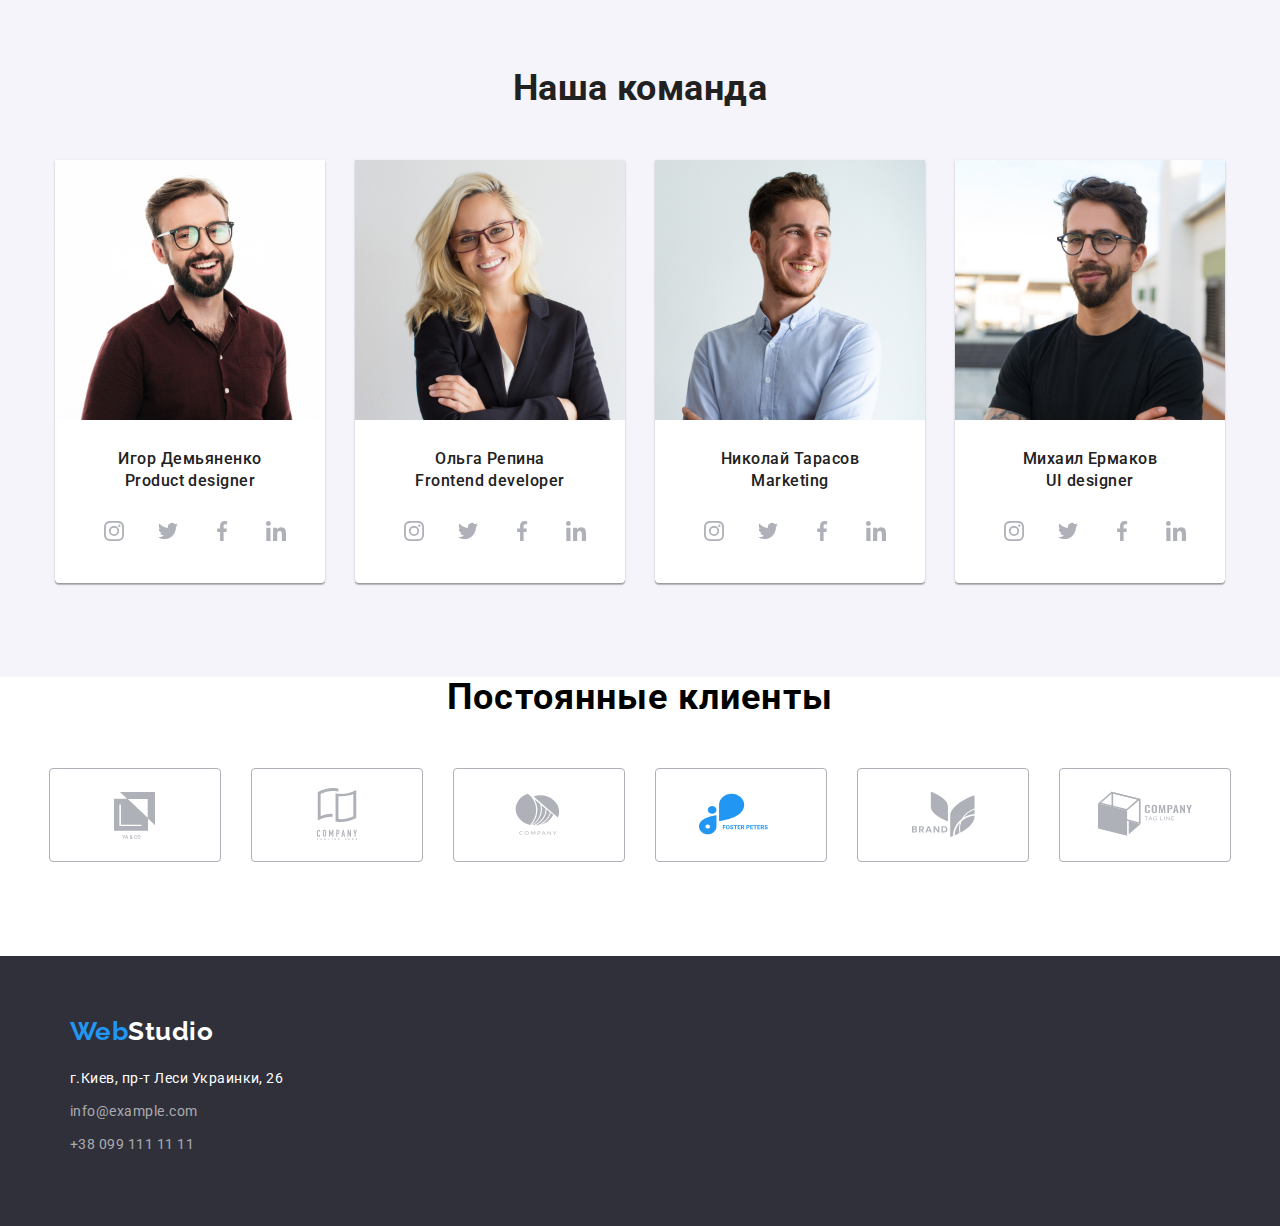
==== commit fc15f3e3: "decoration" ====
--- a/index.html
+++ b/index.html
@@ -38,8 +38,10 @@
                 <ul class="auth-list">
                     <li class="auth-element">
                         <a class="auth-email" href="info@devstudio.com"> 
-                            info@devstudio.com</a></li>
-                    <li class="auth-element"><a class="auth-phone" href="380961111111">38 096 111 11 11</a></li>
+                            info@devstudio.com</a>
+                    </li>
+                    <li class="auth-element"><a class="auth-phone" href="380961111111"> 38 096 111 11 11</a>
+                    </li>
         
                 </ul>
         </div>
@@ -131,12 +133,20 @@
                                         <h3 class="command-worker link">Игор Демьяненко</h3>
                                         <p class="command-p">Product designer</p>
                                     </div>
-                                    <ul class="networks-list link list">
-                                        <li><a class="inst" href=""></a></li>
-                                        <li><a class="twit" href=""></a></li>
-                                        <li><a class="facebook" href=""></a></li>
-                                        <li><a class="in" href=""></a></li>
-                                    </ul>
+                                            <ul class="networks-list list">
+                                                <li>
+                                                    <a class="networks-link icon-inst norm" href="/"></a>
+                                                </li>
+                                                <li>
+                                                    <a class="networks-link icon-twit norm" href="/"></a>
+                                                </li>
+                                                <li>
+                                                    <a class="networks-link icon-face norm" href="/"></a>
+                                                </li>
+                                                <li>
+                                                    <a class="networks-link icon-in norm" href="/"></a>
+                                                </li>
+                                            </ul>
                                 </div>
                             </a>
                         </li>
@@ -147,7 +157,21 @@
                                     <div class="command-box">
                                         <h3 class="command-worker">Ольга Репина</h3>
                                         <p class="command-p">Frontend developer</p>
-                                    </div>    
+                                    </div>   
+                                        <ul class="networks-list list">
+                                            <li>
+                                                <a class="networks-link icon-inst norm" href="/"></a>
+                                            </li>
+                                            <li>
+                                                <a class="networks-link icon-twit norm" href="/"></a>
+                                            </li>
+                                            <li>
+                                                <a class="networks-link icon-face norm" href="/"></a>
+                                            </li>
+                                            <li>
+                                                <a class="networks-link icon-in norm" href="/"></a>
+                                            </li>
+                                        </ul>
                                 </div>
                             </a>
                         </li>
@@ -159,6 +183,20 @@
                                         <h3 class="command-worker">Николай Тарасов</h3>
                                         <p class="command-p">Marketing</p>
                                     </div>
+                                        <ul class="networks-list list">
+                                            <li>
+                                                <a class="networks-link icon-inst norm" href="/"></a>
+                                            </li>
+                                            <li>
+                                                <a class="networks-link icon-twit norm" href="/"></a>
+                                            </li>
+                                            <li>
+                                                <a class="networks-link icon-face norm" href="/"></a>
+                                            </li>
+                                            <li>
+                                                <a class="networks-link icon-in norm" href="/"></a>
+                                            </li>
+                                        </ul>
                                 </div>
                             </a>
                         </li>
@@ -170,12 +208,51 @@
                                         <h3 class="command-worker">Михаил Ермаков</h3>
                                         <p class="command-p">UI designer</p>
                                     </div>
+                                    <ul class="networks-list list">
+                                        <li>
+                                            <a class="networks-link icon-inst norm" href="/"></a>
+                                        </li>
+                                        <li>
+                                            <a class="networks-link icon-twit norm" href="/"></a>
+                                        </li>
+                                        <li>
+                                            <a class="networks-link icon-face norm" href="/"></a>
+                                        </li>
+                                        <li>
+                                            <a class="networks-link icon-in norm" href="/"></a>
+                                        </li>
+                                    </ul>
                                 </div>
                             </a>
                         </li>
 
                     </ul>
             </div>
+        </section>
+        <section class="clients">
+            <h2 class="clients-title">
+                Постоянные клиенты
+            </h2>
+            <ul class="clients-list list">
+                <li class="clients-element icon-acompany norm">
+                    <a class="clients-link" href=""></a>
+                </li>
+                <li class="clients-element icon-bcompany norm">
+                    <a class="clients-link" href=""></a>
+                </li>
+                <li class="clients-element icon-ccompany norm">
+                    <a class="clients-link" href=""></a>
+                </li>
+                <li class="clients-element icon-dcompany norm">
+                    <a class="clients-link" href=""></a>
+                </li>
+                <li class="clients-element icon-ecompany norm">
+                    <a class="clients-link" href=""></a>
+                </li>
+                <li class="clients-element icon-gcompany norm">
+                    <a class="clients-link" href=""></a>
+                </li>
+            </ul>
         </section>
     </main>
 
--- a/css/styles.css
+++ b/css/styles.css
@@ -7,6 +7,7 @@
     --portfolio-button: #F5F4FA;
     --portfolio-text-button: #212121;
     --portfolio-project-p: #757575;
+    --icon-normal: #AFB1B8;
 }
 
 html {
@@ -160,9 +161,10 @@
 .auth-email:focus {
     color: var(--accent-color);
 }
-.auth-email::before:hover,
-.auth-email::before:focus {
-    background-image: url(../images/envelope.svg);
+.auth-email:hover::before,
+.auth-email:focus::before {
+    border-color: var(--accent-color);
+    fill: var(--accent-color);
 }
 .auth-phone {
     line-height: 1.14;
@@ -170,15 +172,21 @@
     text-decoration: none;
     margin-left: 50px;
 }
-.auth-phone {
+.auth-phone::before {
     content: "";
+    display: inline-block;
     width: 10px;
     height: 16px;
-    margin-left: 15px;
+    margin-left: 10px;
+    background-position: center;
     background-size: contain;
     background-repeat: no-repeat;
     background-image: url(../images/vector.svg);
 }
+.auth-phone:hover::before {
+    fill: var(--accent-color);
+}
+
 
 .auth-phone:hover,
 .auth-phone:focus {
@@ -410,6 +418,7 @@
 
 
 .command {
+    background-color: var(--portfolio-button);
     color: var(--section-title);
     padding-top: 94px;
     padding-bottom: 94px;
@@ -426,6 +435,7 @@
 
 .command-link {
     color: var(--section-title);
+    text-decoration: none;
 }
 .command-frame {
     background-color: var(--hero-button);
@@ -436,25 +446,12 @@
 }
 .command-box {
     text-align: center;
-    padding-top: 30px;
-    padding-left: 10px;
-    padding-bottom: 30px;
-    padding-right: 10px;
-
-}
-.command-box::after {
-    display: block;
-    
-    font-weight: 400;
-    font-size: 16px;
-    line-height: 1.18;
-    color: var(--portfolio-project-p);
-    
-    width: 44px;
-    content: "";
-    height: 44px;
-    outline: 1px solid black;
-    }
+    margin-top: 30px;
+    margin-left: 10px;
+    margin-right: 10px;
+    margin-bottom: 16px;
+
+}
 
 
 
@@ -477,9 +474,11 @@
     font-weight: inherit;
     font-size: 16px;
     line-height: 1.18;
-    margin-bottom: 10px;
-
-
+    text-decoration: none;
+
+}
+.command-p {
+    text-decoration: none;
 }
 
 
@@ -488,20 +487,121 @@
 }
 .networks-list {
     display: flex;
-
-}
-.inst {
-    background-image: url(../images/inst-hover.svg);
-}
-.twit {
-    background-image: url(../images/twit.svg);
-}
-.facebook {
+    justify-content: center;
+    gap: 10px;
+    margin-bottom: 30px;
+}
+
+.networks-link {
+  display: flex;
+  align-items: center;
+  justify-content: center;
+  border-radius: 50%;
+  width: 44px;
+  height: 44px;
+  fill: var(--portfolio-text-button);
+}
+.norm {
+    background-position: center;
+    background-repeat: no-repeat;
+}
+.norm:hover,
+.norm:focus {
+    background-color: var(--accent-color);
+    color: var(--hero-button);
+}
+
+.networks-element::before {
+    contain: "";
+    width: 20px;
+    height: 20px;
+
+}
+.networks-element:hover {
+    color: var(--hero-button);
+}
+.icon-inst {
+    background-image: url(../images/instagram-normal.svg);
+}
+.icon-inst:hover::before {
+    fill: var(--hero-button);
+}
+.icon-twit {
+    background-image: url(../images/twitter.svg);
+}
+.icon-face {
     background-image: url(../images/facebook.svg);
 }
-.in {
-    background-image: url(../images/in.svg);
-}
+.icon-in {
+    background-image: url(../images/linkedin.svg);
+}
+
+.features .features-element:last-child {
+    margin-right: 0;
+}
+.icon {
+
+
+}
+.clients {
+    padding-bottom: 94px;
+}
+.clients-title {
+    margin-bottom: 50px;
+
+    text-align: center;
+    font-weight: 700;
+    font-size: 36px;
+    line-height: 1.16;
+    text-align: center;
+    letter-spacing: 0.03em;
+}
+.clients-list {
+    display: flex;
+    justify-content: center;
+    
+    
+}
+.clients-element:not(:last-child) {
+    margin-right: 30px;
+}    
+.clients-element {
+    border: 1px solid #AFB1B8;
+    border-radius: 4px;
+}
+.clients-element::before {
+    display: block;
+    content: "";
+    width: 170px;
+    height: 92px;
+    
+}
+
+
+
+.icon-acompany {
+    background-image: url(../images/acompany.svg);
+}
+.icon-bcompany {
+    background-image: url(../images/bcompany.svg);
+}
+.icon-ccompany {
+    background-image: url(../images/ccompany.svg);
+}
+.icon-dcompany {
+    background-image: url(../images/dcompany.svg);
+}
+.icon-ecompany {
+    background-image: url(../images/ecompany.svg);
+}
+.icon-gcompany {
+    background-image: url(../images/gcompany.svg);
+}
+.clients-box {
+
+}
+
+
 
 .footer {
     padding-top: 60px;
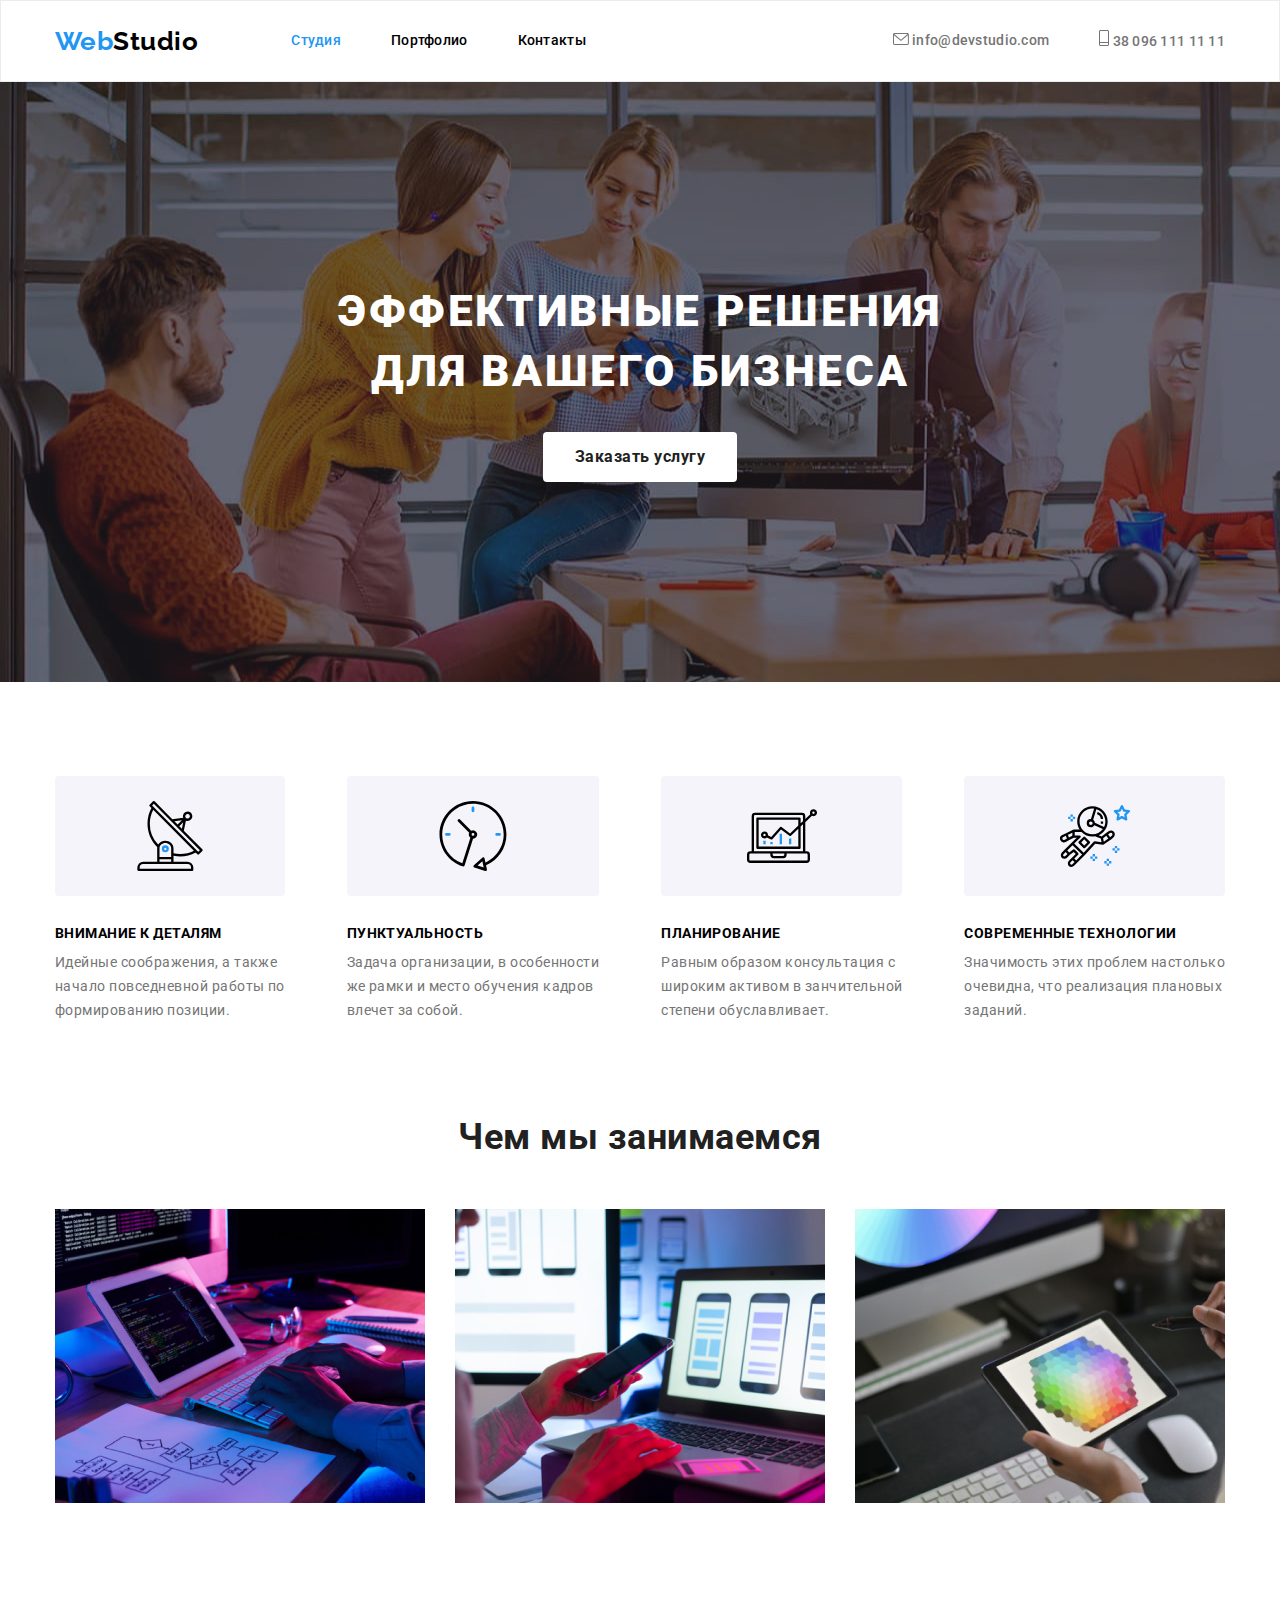
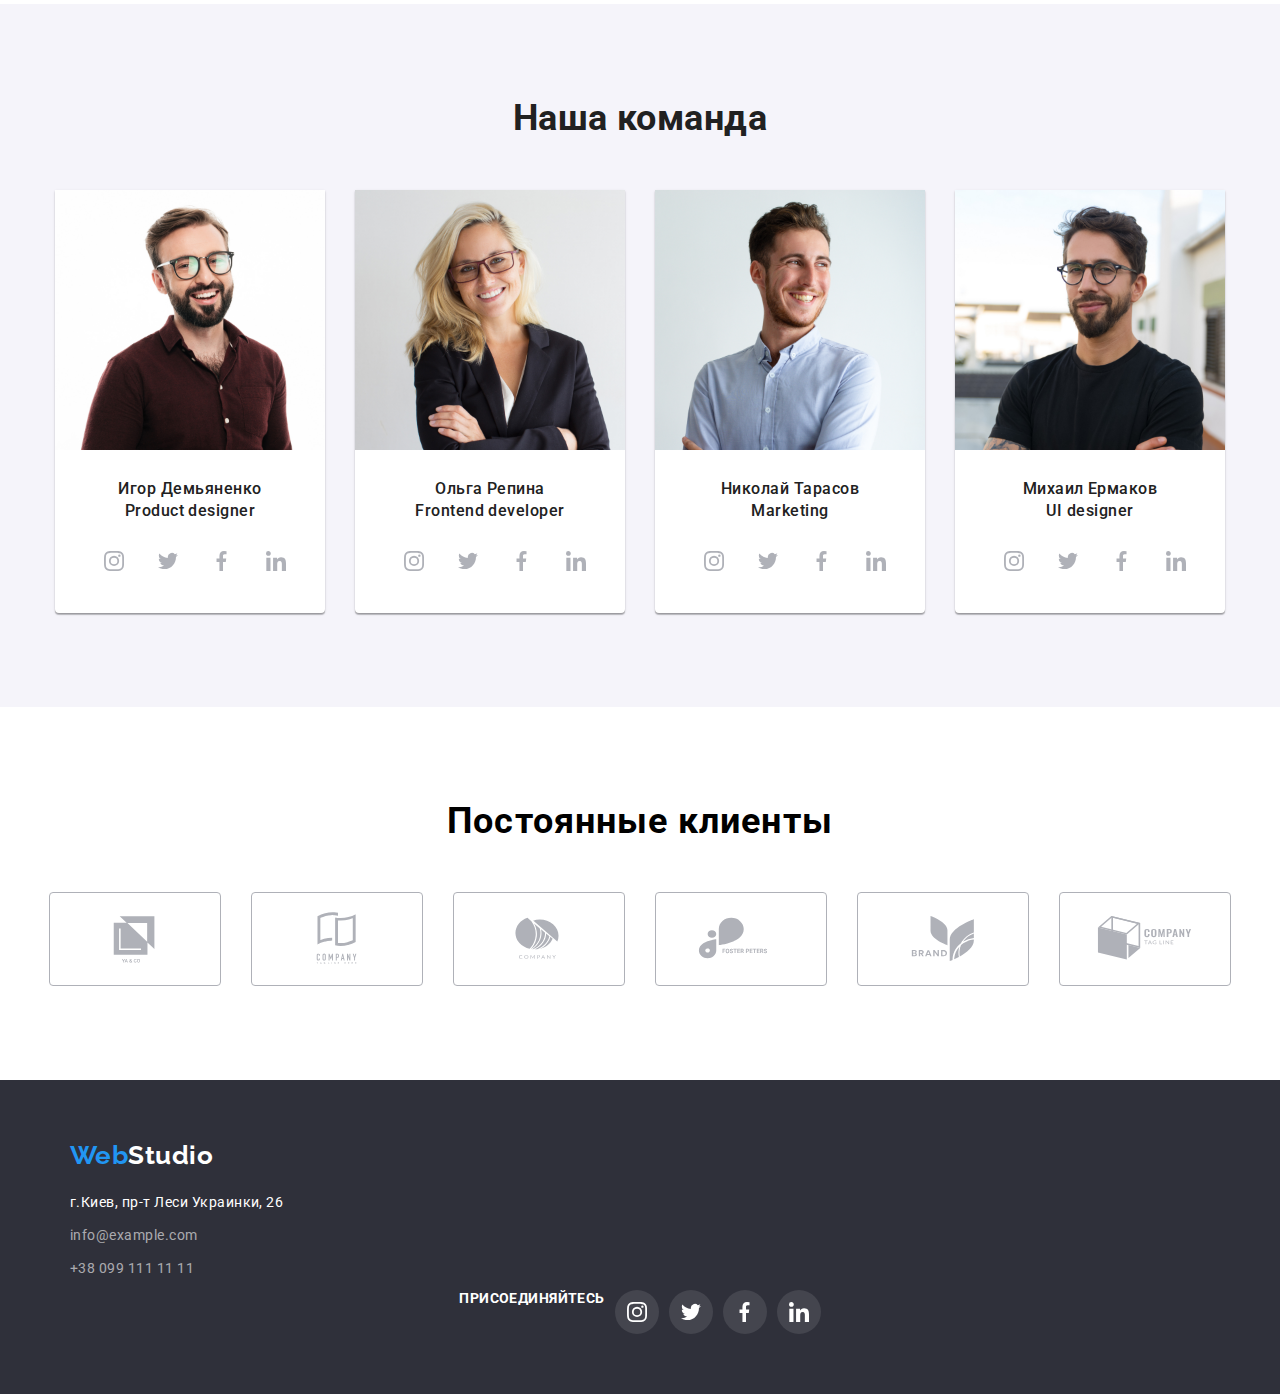
==== commit 6cd5d735: "fixing" ====
--- a/index.html
+++ b/index.html
@@ -37,10 +37,15 @@
             </nav>
                 <ul class="auth-list">
                     <li class="auth-element">
-                        <a class="auth-email" href="info@devstudio.com"> 
-                            info@devstudio.com</a>
+                        <a class="auth-email" href="info@devstudio.com">
+                            <svg class="email-icon" width="16" height="12">
+                                <use href="./images/sprite.svg#envelope-normal"></use>
+                            </svg> info@devstudio.com</a>
                     </li>
-                    <li class="auth-element"><a class="auth-phone" href="380961111111"> 38 096 111 11 11</a>
+                    <li class="auth-element"><a class="auth-phone" href="380961111111"> 
+                        <svg class="email-icon" width="10" height="16">
+                            <use class="phone-icon" href="./images/sprite.svg#vector"></use>
+                        </svg> 38 096 111 11 11</a>
                     </li>
         
                 </ul>
@@ -65,29 +70,49 @@
         <section class="features">
             <div class="container">
                     <ul class="features-list">
-                        <li class="features-element icon-scanner">
+                        <li class="features-element">
                             <div class="features-box">
+                                <svg class="features-icon" width="70" height="70">
+                                    <use href="./images/sprite.svg#features1"></use>
+                                </svg>
+                            </div>
+                            <div class="title-box">
                                     <h3 class="features-title">Внимание к деталям</h3>
                                     <p class="features-p">Идейные соображения, а также </br> начало повседневной работы по </br>
                                             формированию позиции.</p>
                             </div>
                         </li>
-                        <li class="features-element icon-clock">
+                        <li class="features-element">
                             <div class="features-box">
+                                <svg class="features-icon" width="70" height="70">
+                                    <use href="./images/sprite.svg#features2"></use>
+                                </svg>
+                            </div>
+                            <div class="title-box">
                                             <h3 class="features-title">Пунктуальность</h3>
                                 <p class="features-p">Задача организации, в особенности </br> же рамки и место обучения кадров
                                     </br> влечет за собой.</p>
                             </div>
                         </li>
-                        <li class="features-element icon-diagram">
+                        <li class="features-element">
                             <div class="features-box">
+                                <svg class="features-icon" width="70" height="70">
+                                    <use href="./images/sprite.svg#features3"></use>
+                                </svg>
+                            </div>
+                            <div class="title-box">
                                 <h3 class="features-title">Планирование</h3>
                                 <p class="features-p">Равным образом консультация с </br> широким активом в занчительной </br>
                                     степени обуславливает.</p>
                             </div>
                         </li>
-                        <li class="features-element icon-cosmos">
+                        <li class="features-element">
                             <div class="features-box">
+                                <svg class="features-icon" width="70" height="70">
+                                    <use href="./images/sprite.svg#features4"></use>
+                                </svg>
+                            </div>
+                            <div class="title-box">
                                 <h3 class="features-title">Современные технологии</h3>
                                 <p class="features-p">Значимость этих проблем настолько </br> очевидна, что реализация плановых
                                     </br> заданий.</p>
@@ -135,16 +160,32 @@
                                     </div>
                                             <ul class="networks-list list">
                                                 <li>
-                                                    <a class="networks-link icon-inst norm" href="/"></a>
+                                                    <a class="networks-link" href="/">
+                                                        <svg class="networks-icon" width="20" height="20">
+                                                            <use href="./images/sprite.svg#instagram"></use>
+                                                        </svg>
+                                                    </a>
                                                 </li>
                                                 <li>
-                                                    <a class="networks-link icon-twit norm" href="/"></a>
+                                                    <a class="networks-link" href="/">
+                                                        <svg class="networks-icon" width="20" height="20">
+                                                            <use href="./images/sprite.svg#twitter"></use>
+                                                        </svg>
+                                                    </a>
                                                 </li>
                                                 <li>
-                                                    <a class="networks-link icon-face norm" href="/"></a>
+                                                    <a class="networks-link" href="/">
+                                                        <svg class="networks-icon" width="20" height="20">
+                                                            <use href="./images/sprite.svg#facebook"></use>
+                                                        </svg>
+                                                    </a>
                                                 </li>
                                                 <li>
-                                                    <a class="networks-link icon-in norm" href="/"></a>
+                                                    <a class="networks-link" href="/">
+                                                        <svg class="networks-icon" width="20" height="20">
+                                                            <use href="./images/sprite.svg#linkedin"></use>
+                                                        </svg>
+                                                    </a>
                                                 </li>
                                             </ul>
                                 </div>
@@ -158,20 +199,36 @@
                                         <h3 class="command-worker">Ольга Репина</h3>
                                         <p class="command-p">Frontend developer</p>
                                     </div>   
-                                        <ul class="networks-list list">
-                                            <li>
-                                                <a class="networks-link icon-inst norm" href="/"></a>
-                                            </li>
-                                            <li>
-                                                <a class="networks-link icon-twit norm" href="/"></a>
-                                            </li>
-                                            <li>
-                                                <a class="networks-link icon-face norm" href="/"></a>
-                                            </li>
-                                            <li>
-                                                <a class="networks-link icon-in norm" href="/"></a>
-                                            </li>
-                                        </ul>
+                                    <ul class="networks-list list">
+                                        <li>
+                                            <a class="networks-link" href="/">
+                                                <svg class="networks-icon" width="20" height="20">
+                                                    <use href="./images/sprite.svg#instagram"></use>
+                                                </svg>
+                                            </a>
+                                        </li>
+                                        <li>     
+                                            <a class="networks-link" href="/">
+                                                <svg class="networks-icon" width="20" height="20">
+                                                        <use href="./images/sprite.svg#twitter"></use>
+                                                </svg>
+                                            </a>                                     
+                                        </li>
+                                        <li>                                     
+                                            <a class="networks-link" href="/">
+                                                <svg class="networks-icon" width="20" height="20">
+                                                        <use href="./images/sprite.svg#facebook"></use>
+                                                </svg>
+                                            </a>                                            
+                                        </li>
+                                        <li>                                         
+                                            <a class="networks-link" href="/">
+                                                <svg class="networks-icon" width="20" height="20">
+                                                        <use href="./images/sprite.svg#linkedin"></use>
+                                                </svg>
+                                            </a>                                     
+                                        </li>
+                                    </ul>
                                 </div>
                             </a>
                         </li>
@@ -185,16 +242,32 @@
                                     </div>
                                         <ul class="networks-list list">
                                             <li>
-                                                <a class="networks-link icon-inst norm" href="/"></a>
+                                                <a class="networks-link" href="/">
+                                                    <svg class="networks-icon" width="20" height="20">
+                                                        <use href="./images/sprite.svg#instagram"></use>
+                                                    </svg>
+                                                </a>
                                             </li>
                                             <li>
-                                                <a class="networks-link icon-twit norm" href="/"></a>
+                                                <a class="networks-link" href="/">
+                                                    <svg class="networks-icon" width="20" height="20">
+                                                        <use href="./images/sprite.svg#twitter"></use>
+                                                    </svg>
+                                                </a>
                                             </li>
                                             <li>
-                                                <a class="networks-link icon-face norm" href="/"></a>
+                                                <a class="networks-link" href="/">
+                                                    <svg class="networks-icon" width="20" height="20">
+                                                        <use href="./images/sprite.svg#facebook"></use>
+                                                    </svg>
+                                                </a>
                                             </li>
                                             <li>
-                                                <a class="networks-link icon-in norm" href="/"></a>
+                                                <a class="networks-link" href="/">
+                                                    <svg class="networks-icon" width="20" height="20">
+                                                        <use href="./images/sprite.svg#linkedin"></use>
+                                                    </svg>
+                                                </a>
                                             </li>
                                         </ul>
                                 </div>
@@ -210,16 +283,32 @@
                                     </div>
                                     <ul class="networks-list list">
                                         <li>
-                                            <a class="networks-link icon-inst norm" href="/"></a>
+                                            <a class="networks-link" href="/">
+                                                <svg class="networks-icon" width="20" height="20">
+                                                    <use href="./images/sprite.svg#instagram"></use>
+                                                </svg>
+                                            </a>
                                         </li>
                                         <li>
-                                            <a class="networks-link icon-twit norm" href="/"></a>
+                                            <a class="networks-link" href="/">
+                                                <svg class="networks-icon" width="20" height="20">
+                                                    <use href="./images/sprite.svg#twitter"></use>
+                                                </svg>
+                                            </a>
                                         </li>
                                         <li>
-                                            <a class="networks-link icon-face norm" href="/"></a>
+                                            <a class="networks-link" href="/">
+                                                <svg class="networks-icon" width="20" height="20">
+                                                    <use href="./images/sprite.svg#facebook"></use>
+                                                </svg>
+                                            </a>
                                         </li>
                                         <li>
-                                            <a class="networks-link icon-in norm" href="/"></a>
+                                            <a class="networks-link" href="/">
+                                                <svg class="networks-icon" width="20" height="20">
+                                                    <use href="./images/sprite.svg#linkedin"></use>
+                                                </svg>
+                                            </a>
                                         </li>
                                     </ul>
                                 </div>
@@ -235,22 +324,46 @@
             </h2>
             <ul class="clients-list list">
                 <li class="clients-element icon-acompany norm">
-                    <a class="clients-link" href=""></a>
+                    <a class="clients-link" href="/">
+                        <svg class="clients-icon" width="106" height="60">
+                            <use href="./images/sprite.svg#acompany"></use>
+                        </svg>
+                    </a>
                 </li>
                 <li class="clients-element icon-bcompany norm">
-                    <a class="clients-link" href=""></a>
+                    <a class="clients-link" href="/">
+                        <svg class="clients-icon" width="106" height="60">
+                            <use href="./images/sprite.svg#bcompany"></use>
+                        </svg>
+                    </a>
                 </li>
                 <li class="clients-element icon-ccompany norm">
-                    <a class="clients-link" href=""></a>
+                    <a class="clients-link" href="/">
+                        <svg class="clients-icon" width="106" height="60">
+                            <use href="./images/sprite.svg#ccompany"></use>
+                        </svg>
+                    </a>
                 </li>
                 <li class="clients-element icon-dcompany norm">
-                    <a class="clients-link" href=""></a>
+                    <a class="clients-link" href="/">
+                        <svg class="clients-icon" width="106" height="60">
+                            <use href="./images/sprite.svg#dcompany"></use>
+                        </svg>
+                    </a>
                 </li>
                 <li class="clients-element icon-ecompany norm">
-                    <a class="clients-link" href=""></a>
+                    <a class="clients-link" href="/">
+                        <svg class="clients-icon" width="106" height="60">
+                            <use href="./images/sprite.svg#ecompany"></use>
+                        </svg>
+                    </a>
                 </li>
                 <li class="clients-element icon-gcompany norm">
-                    <a class="clients-link" href=""></a>
+                    <a class="clients-link" href="/">
+                        <svg class="clients-icon" width="106" height="60">
+                            <use href="./images/sprite.svg#gcompany"></use>
+                        </svg>
+                    </a>
                 </li>
             </ul>
         </section>
@@ -277,6 +390,42 @@
                 </ul>
             </address>
         </div>
+        <div class="footer-box">
+            <h3 class="footer-title">
+                Присоединяйтесь
+            </h3>
+            <ul class="footer-list list">
+                <li class="footer-element">
+                    <a class="footer-link" href="/">
+                        <svg class="footer-icon" width="20" height="20">
+                            <use href="./images/sprite.svg#instagram"></use>
+                        </svg>
+                    </a>
+                </li>
+                <li class="footer-element">
+                    <a class="footer-link" href="/">
+                        <svg class="footer-icon" width="20" height="20">
+                            <use href="./images/sprite.svg#twitter"></use>
+                        </svg>
+                    </a>
+                </li>
+                <li class="footer-element">
+                    <a class="footer-link" href="/">
+                        <svg class="footer-icon" width="20" height="20">
+                            <use href="./images/sprite.svg#facebook"></use>
+                        </svg>
+                    </a>
+                </li>
+                <li class="footer-element">
+                    <a class="footer-link" href="/">
+                        <svg class="footer-icon" width="20" height="20">
+                            <use href="./images/sprite.svg#linkedin"></use>
+                        </svg>
+                    </a>
+                </li>
+            </ul>
+            </div>
+        </div>
     </footer>
 
 </body>
--- a/css/styles.css
+++ b/css/styles.css
@@ -137,61 +137,44 @@
 }
 
 .auth-email {
+    display: inline-block;
     line-height: 1.14;
-    color: #757575;
-    text-decoration: none;
-}
-
-
-.auth-email::before {
-    content: "";
+    text-decoration: none;
+    color: var(--portfolio-project-p);
+}
+
+
+.email-icon {
+    align-items: center;
+    fill: currentColor;
+
+}
+.auth-email:hover {
+    color: var(--accent-color);
+}
+
+
+
+.auth-phone {
     display: inline-block;
-    width: 16px;
-    height: 12px;
-    margin-left: 10px;
-    background-position: center;
-    background-size: contain;
-    background-repeat: no-repeat;
-    background-image: url(../images/envelope-normal.svg);
-
-}
-
-
-.auth-email:hover,
-.auth-email:focus {
-    color: var(--accent-color);
-}
-.auth-email:hover::before,
-.auth-email:focus::before {
-    border-color: var(--accent-color);
-    fill: var(--accent-color);
-}
-.auth-phone {
     line-height: 1.14;
-    color: #757575;
-    text-decoration: none;
+    text-decoration: none;
+    color: var(--portfolio-project-p);
     margin-left: 50px;
 }
-.auth-phone::before {
-    content: "";
-    display: inline-block;
-    width: 10px;
-    height: 16px;
-    margin-left: 10px;
-    background-position: center;
-    background-size: contain;
-    background-repeat: no-repeat;
-    background-image: url(../images/vector.svg);
-}
-.auth-phone:hover::before {
-    fill: var(--accent-color);
-}
-
+
+.phone-icon {
+    align-items: center;
+    fill: currentColor;
+
+}
 
 .auth-phone:hover,
 .auth-phone:focus {
     color: var(--accent-color);
 }
+
+
 
 .list {
     list-style: none;
@@ -339,32 +322,26 @@
     list-style: none;
     position: relative;
 }
-.features-element::before {
-    display: block;
-    content: "";
+.features-box {
+    display: flex;
+    align-items: center;
+    justify-content: center;
     height: 120px;
-
+    margin-bottom: 30px;
 
     background-color: var(--portfolio-button);
-    background-image: url(../images/features4.svg);
-    
-    background-repeat: no-repeat;
-    background-position: center;
-
-
-}
-.icon-scanner::before{
-    background-image: url(../images/features1.svg);
-}
-.icon-clock::before {
-    background-image: url(../images/features2.svg);
-}
-.icon-diagram::before {
-    background-image: url(../images/features3.svg);
-}
-.icon-cosmos::before {
-    background-image: url(../images/features4.svg);
-}
+
+    border-radius: 4px;
+    
+}
+.features-icon {
+fill: currentColor; 
+}
+.features-box:hover {
+    background-color: var(--accent-color);
+    color: var(--hero-button);
+}
+
 .features .features-element:last-child {
     margin-right: 0;
 }
@@ -479,28 +456,15 @@
 }
 .command-p {
     text-decoration: none;
+    margin-bottom: 16px;
 }
 
 
 .command-social {
  
 }
-.networks-list {
-    display: flex;
-    justify-content: center;
-    gap: 10px;
-    margin-bottom: 30px;
-}
-
-.networks-link {
-  display: flex;
-  align-items: center;
-  justify-content: center;
-  border-radius: 50%;
-  width: 44px;
-  height: 44px;
-  fill: var(--portfolio-text-button);
-}
+
+
 .norm {
     background-position: center;
     background-repeat: no-repeat;
@@ -511,39 +475,41 @@
     color: var(--hero-button);
 }
 
-.networks-element::before {
-    contain: "";
-    width: 20px;
-    height: 20px;
-
-}
-.networks-element:hover {
-    color: var(--hero-button);
-}
-.icon-inst {
-    background-image: url(../images/instagram-normal.svg);
-}
-.icon-inst:hover::before {
-    fill: var(--hero-button);
-}
-.icon-twit {
-    background-image: url(../images/twitter.svg);
-}
-.icon-face {
-    background-image: url(../images/facebook.svg);
-}
-.icon-in {
-    background-image: url(../images/linkedin.svg);
-}
+
+.networks-list {
+    display: flex;
+    justify-content: center;
+    gap: 10px;
+    margin-bottom: 30px;
+}
+.networks-link {
+    display: flex;
+    justify-content: center;
+    align-items: center;
+    width: 44px;
+    height: 44px;
+    border-radius: 50%;
+    background-color: var(--hero-button);
+    color: var(--icon-normal);
+
+}
+.networks-icon {
+    fill: currentColor;
+}
+.networks-link:hover {
+    background-color: var(--accent-color);
+    color: var(--hero-button);
+}
+
+
+
 
 .features .features-element:last-child {
     margin-right: 0;
 }
-.icon {
-
-
-}
+
 .clients {
+    padding-top: 94px;
     padding-bottom: 94px;
 }
 .clients-title {
@@ -569,36 +535,26 @@
     border: 1px solid #AFB1B8;
     border-radius: 4px;
 }
-.clients-element::before {
-    display: block;
-    content: "";
+.clients-link {
+    display: flex;
+    align-items: center;
+    justify-content: center;
     width: 170px;
     height: 92px;
-    
-}
-
-
-
-.icon-acompany {
-    background-image: url(../images/acompany.svg);
-}
-.icon-bcompany {
-    background-image: url(../images/bcompany.svg);
-}
-.icon-ccompany {
-    background-image: url(../images/ccompany.svg);
-}
-.icon-dcompany {
-    background-image: url(../images/dcompany.svg);
-}
-.icon-ecompany {
-    background-image: url(../images/ecompany.svg);
-}
-.icon-gcompany {
-    background-image: url(../images/gcompany.svg);
-}
-.clients-box {
-
+
+
+    border-radius: 4px;
+    color: var(--icon-normal);
+    
+}
+.clients-icon {
+    fill: currentColor;
+}
+
+.clients-link:hover,
+.clients-link:focus {
+    background-color: var(--accent-color);
+    color: var(--hero-button);
 }
 
 
@@ -696,6 +652,55 @@
     color: var(--accent-color);
     text-decoration: none;
     font-style: normal;
+}
+
+.footer-box {
+    display: flex;
+    justify-content: center;
+    gap: 10px;
+}
+.footer-title {
+    display: inline-block;
+    justify-content: center;
+    margin-bottom: 20px;
+
+    font-weight: 700;
+    font-size: 14px;
+    line-height: 16px;
+    letter-spacing: 0.03em;
+    text-transform: uppercase;
+}
+.footer-list {
+    display: flex;
+    justify-content: center;
+    gap: 10px;
+}
+
+.footer-element {
+
+}
+
+.footer-link {
+    display: flex;
+    align-items: center;
+    justify-content: center;
+    width: 44px;
+    height: 44px;
+    border-radius: 50%;
+    background-color: rgba(255, 255, 255, 0.1);
+
+    color: var(--hero-button);
+
+}
+
+.footer-icon {
+    fill: currentColor;
+}
+
+.footer-link:hover,
+.footer-link:focus {
+    background-color: var(--accent-color);
+    color: var(--hero-button);
 }
 
 
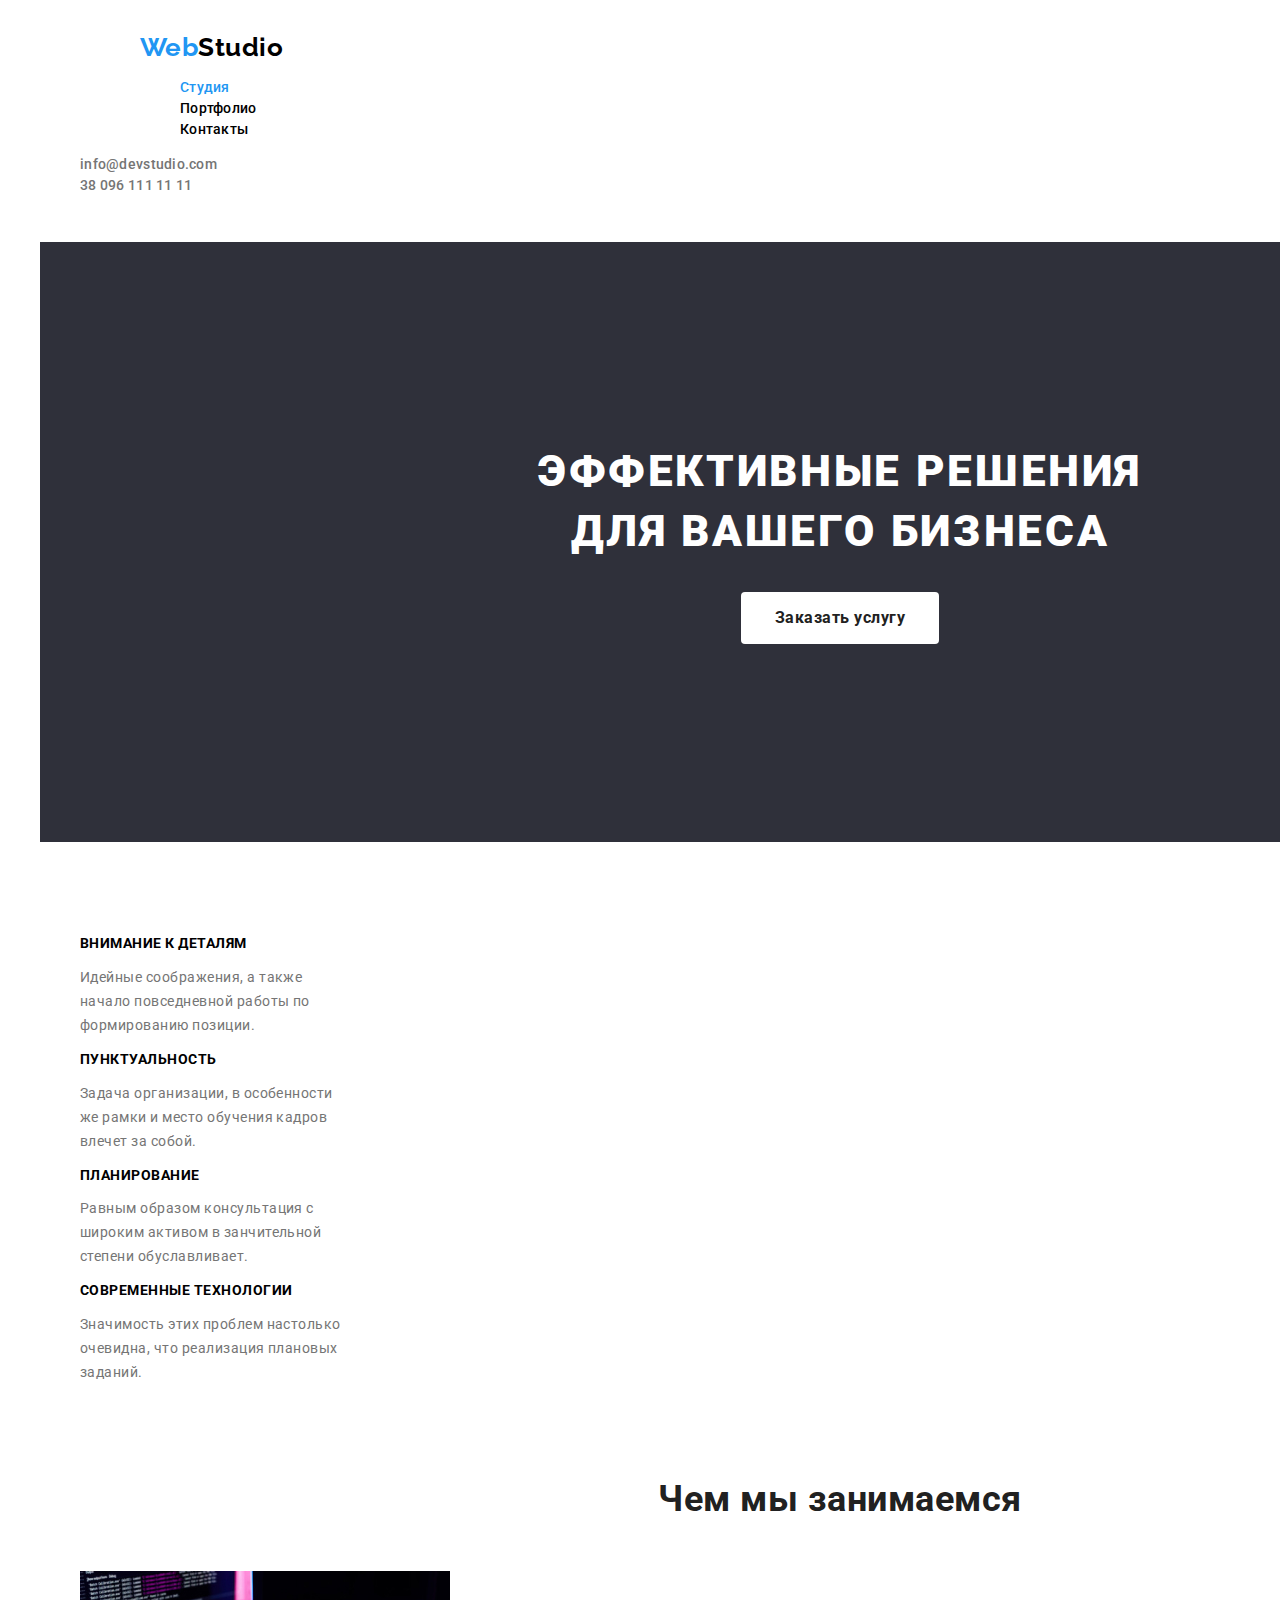
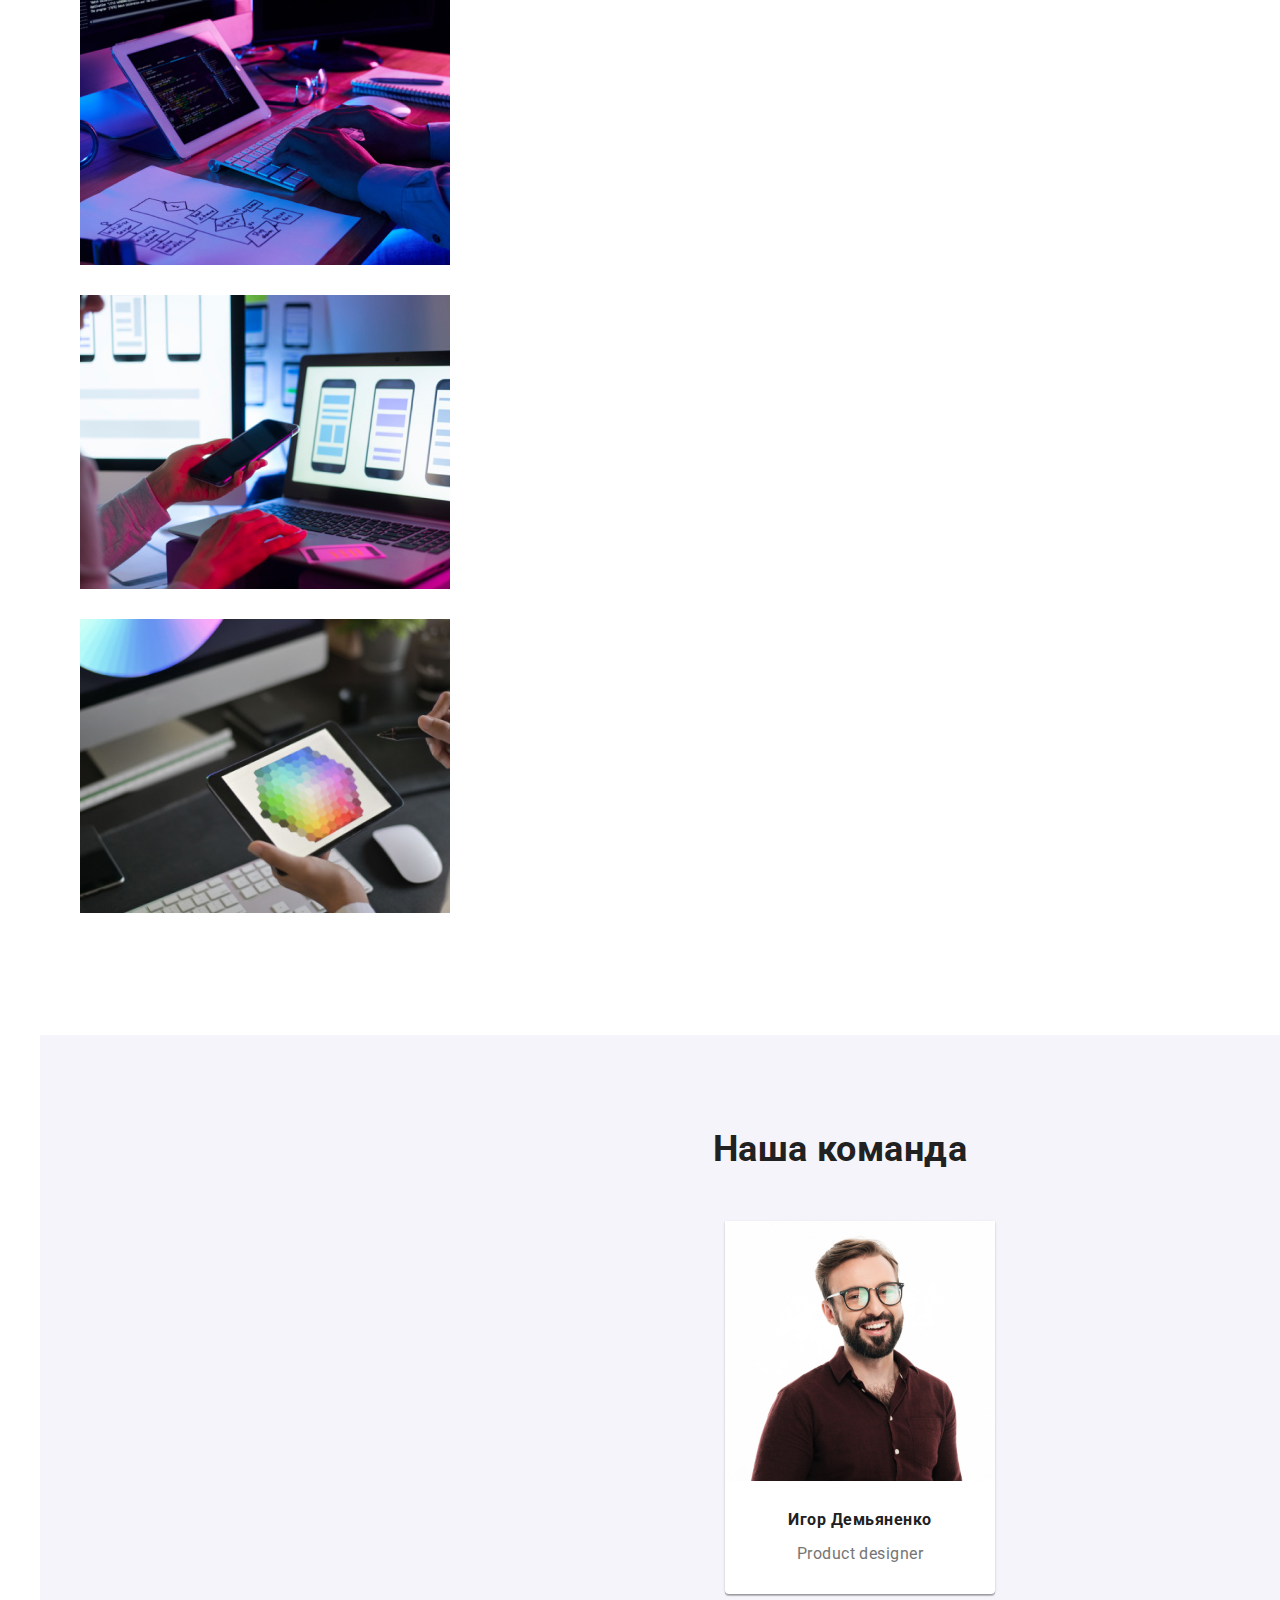
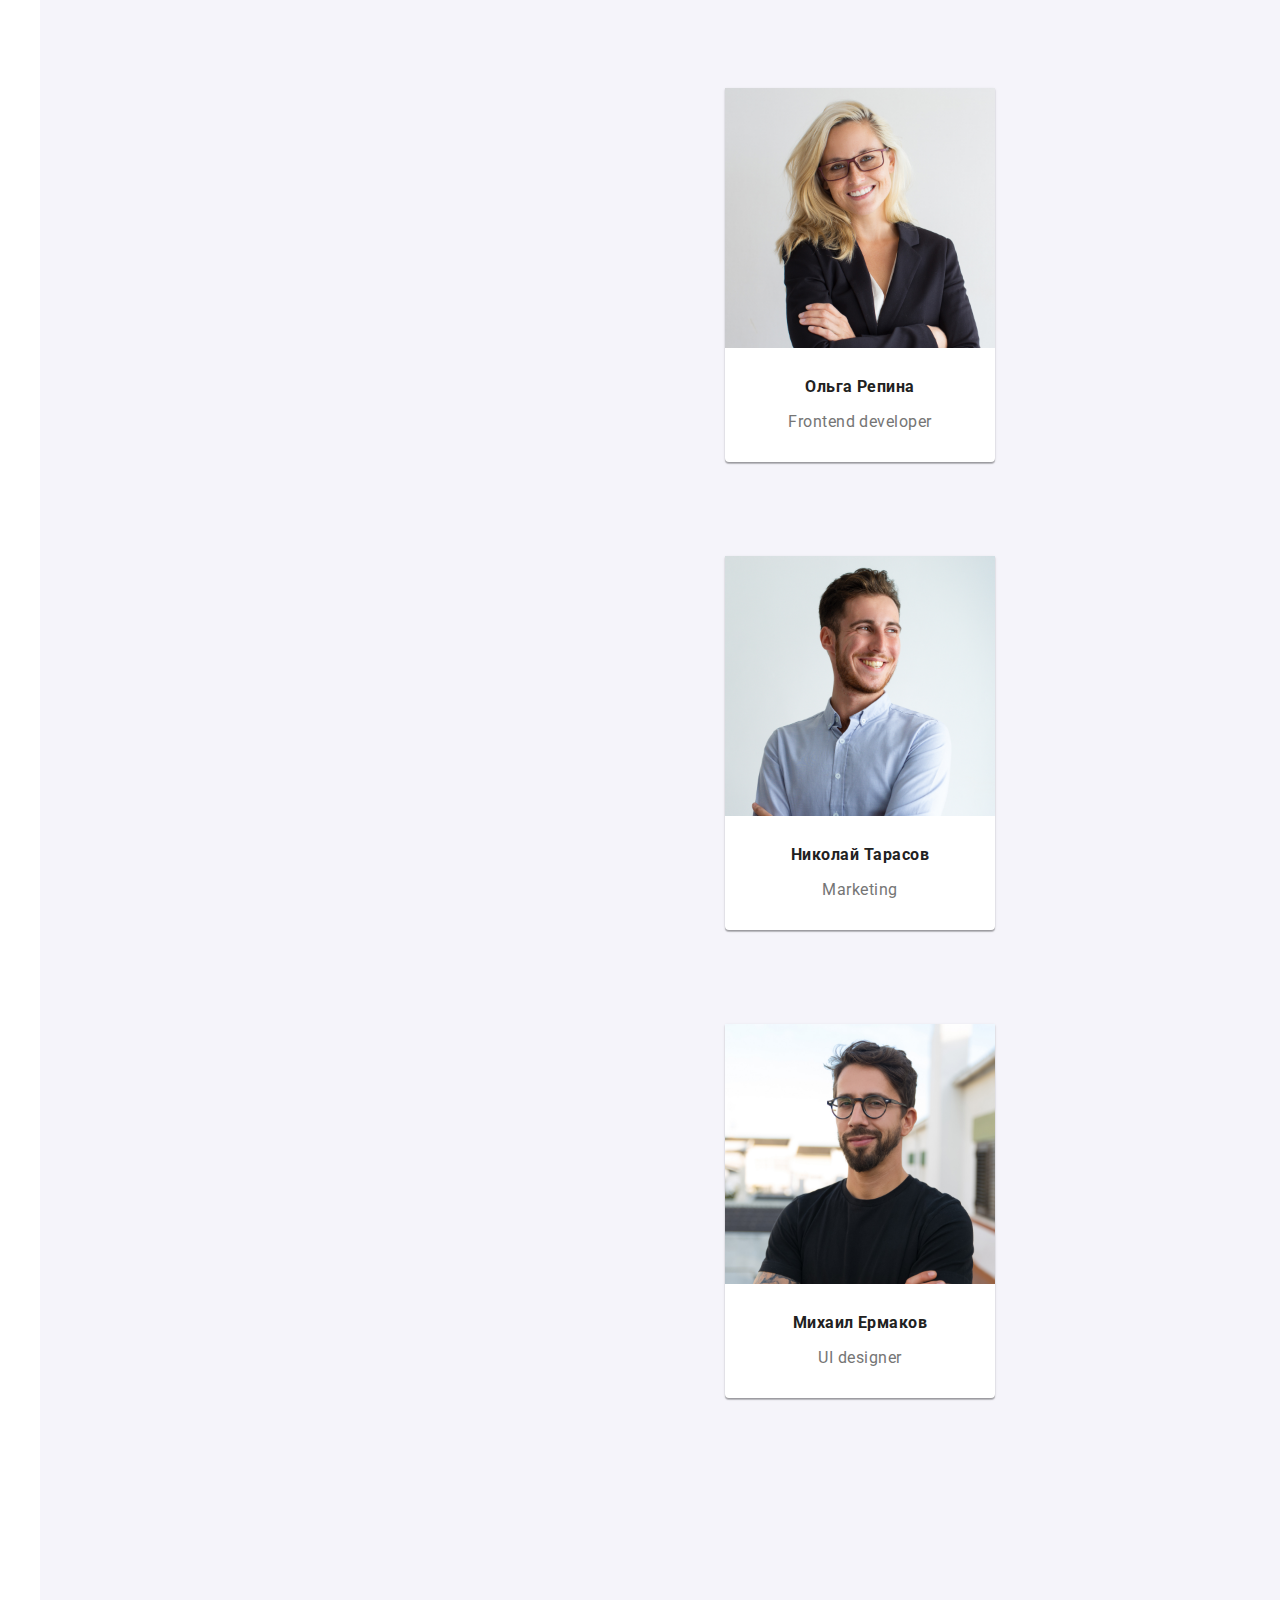
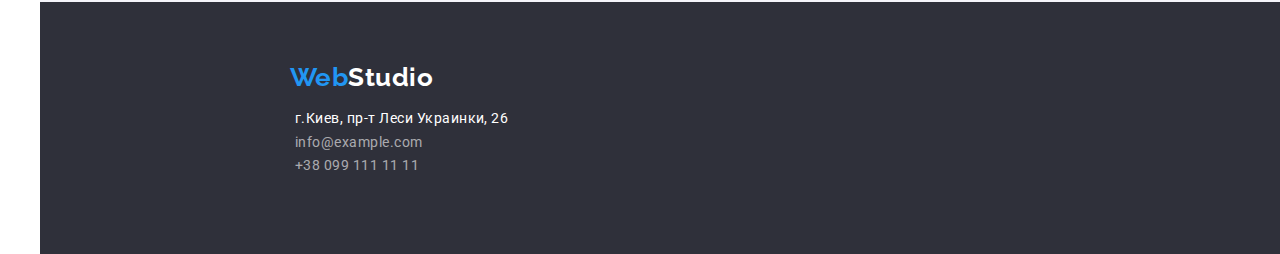
==== commit f1acb822: "this is branch" ====
--- a/index.html
+++ b/index.html
@@ -8,424 +8,150 @@
     <title>Git</title>
     <link rel="preconnect" href="https://fonts.googleapis.com">
     <link rel="preconnect" href="https://fonts.gstatic.com" crossorigin>
-    <link
-        href="https://fonts.googleapis.com/css2?family=Raleway:wght@700&family=Roboto:wght@400;500;700;900&display=swap"
-        rel="stylesheet" />
-    <link rel="stylesheet" href="https://cdnjs.cloudflare.com/ajax/libs/modern-normalize/1.1.0/modern-normalize.min.css"
-        integrity="sha512-wpPYUAdjBVSE4KJnH1VR1HeZfpl1ub8YT/NKx4PuQ5NmX2tKuGu6U/JRp5y+Y8XG2tV+wKQpNHVUX03MfMFn9Q=="
-        crossorigin="anonymous" referrerpolicy="no-referrer" />
-    <link rel="stylesheet" href="./css/styles.css" />
+    <link href="https://fonts.googleapis.com/css2?family=Raleway:wght@700&family=Roboto:wght@400;500;700;900&display=swap"
+        rel="stylesheet"/>
+        <link rel="stylesheet" href="https://cdnjs.cloudflare.com/ajax/libs/modern-normalize/1.1.0/modern-normalize.min.css"
+            integrity="sha512-wpPYUAdjBVSE4KJnH1VR1HeZfpl1ub8YT/NKx4PuQ5NmX2tKuGu6U/JRp5y+Y8XG2tV+wKQpNHVUX03MfMFn9Q=="
+            crossorigin="anonymous" referrerpolicy="no-referrer" />
+            <link rel="stylesheet" href="./css/styles.css" />
 </head>
 
 <body class="all-body">
     <!--The head of the site-->
 
 
-    <header class="page-header">
-        <div class="container site-nav">
-            <nav class="site-nav">
-                <a href="/" class="logo-link">
-                    Web<span class="logo-accent">Studio</span>
-                </a>
-        
-                <ul class="site-list">
-                    <li class="site-element"><a class="site-link current" href="./index.html">Студия</a></li>
-                    <li class="site-element"><a class="site-links" href="./portfolio.html">Портфолио</a></li>
-                    <li class="site-element"><a class="site-links" href="/">Контакты</a></li>
-                </ul>
-        
-            </nav>
-                <ul class="auth-list">
-                    <li class="auth-element">
-                        <a class="auth-email" href="info@devstudio.com">
-                            <svg class="email-icon" width="16" height="12">
-                                <use href="./images/sprite.svg#envelope-normal"></use>
-                            </svg> info@devstudio.com</a>
-                    </li>
-                    <li class="auth-element"><a class="auth-phone" href="380961111111"> 
-                        <svg class="email-icon" width="10" height="16">
-                            <use class="phone-icon" href="./images/sprite.svg#vector"></use>
-                        </svg> 38 096 111 11 11</a>
-                    </li>
-        
-                </ul>
-        </div>
-            
+<header class="page-header">
+    <div class="container">
+    <nav>
+        <a href="/" class="logo-link">
+            Web<span class="logo-accent">Studio</span>
+        </a>
 
-    </header>
+        <ul class="site-list">
+            <li><a class="site-link current" href="./index.html">Студия</a></li>
+            <li><a class="site-links" href="./portfolio.html">Портфолио</a></li>
+            <li><a class="site-links" href="/">Контакты</a></li>
+        </ul>
 
-    
-    <main class="main-div">
+    </nav>
+    </div>
+    <ul class="auth-list">
+        <li><a class="auth-email" href="info@devstudio.com">info@devstudio.com</a></li>
+        <li><a class="auth-phone" href="380961111111">38 096 111 11 11</a></li>
+
+    </ul>
+</header>
+
+</div>
+    <main>
         <!--Hero-->
         <section class="hero">
-            <div class="container">
-                <h1 class="hero-title">Эффективные решения </br> для вашего бизнеса</h1>
-                <button type="button" class="hero-button">Заказать услугу</button>
-            </div>
+            <h1 class="hero-title">Эффективные решения </br> для вашего бизнеса</h1>
+            <button type="button" class="hero-button">Заказать услугу</button>
         </section>
-
+    
 
 
         <!--Навыки-->
         <section class="features">
-            <div class="container">
-                    <ul class="features-list">
-                        <li class="features-element">
-                            <div class="features-box">
-                                <svg class="features-icon" width="70" height="70">
-                                    <use href="./images/sprite.svg#features1"></use>
-                                </svg>
-                            </div>
-                            <div class="title-box">
-                                    <h3 class="features-title">Внимание к деталям</h3>
-                                    <p class="features-p">Идейные соображения, а также </br> начало повседневной работы по </br>
-                                            формированию позиции.</p>
-                            </div>
-                        </li>
-                        <li class="features-element">
-                            <div class="features-box">
-                                <svg class="features-icon" width="70" height="70">
-                                    <use href="./images/sprite.svg#features2"></use>
-                                </svg>
-                            </div>
-                            <div class="title-box">
-                                            <h3 class="features-title">Пунктуальность</h3>
-                                <p class="features-p">Задача организации, в особенности </br> же рамки и место обучения кадров
-                                    </br> влечет за собой.</p>
-                            </div>
-                        </li>
-                        <li class="features-element">
-                            <div class="features-box">
-                                <svg class="features-icon" width="70" height="70">
-                                    <use href="./images/sprite.svg#features3"></use>
-                                </svg>
-                            </div>
-                            <div class="title-box">
-                                <h3 class="features-title">Планирование</h3>
-                                <p class="features-p">Равным образом консультация с </br> широким активом в занчительной </br>
-                                    степени обуславливает.</p>
-                            </div>
-                        </li>
-                        <li class="features-element">
-                            <div class="features-box">
-                                <svg class="features-icon" width="70" height="70">
-                                    <use href="./images/sprite.svg#features4"></use>
-                                </svg>
-                            </div>
-                            <div class="title-box">
-                                <h3 class="features-title">Современные технологии</h3>
-                                <p class="features-p">Значимость этих проблем настолько </br> очевидна, что реализация плановых
-                                    </br> заданий.</p>
-                            </div>
-                        </li>
-                    </ul>
+            <div class="features-container">
+            <ul class="features-list">
+                <li>
+                    <h3 class="features-title">Внимание к деталям</h3>
+                    <p class="features-p">Идейные соображения, а также </br> начало повседневной работы по </br> формированию позиции.</p>
+
+                </li>
+                <li>
+                    <h3 class="features-title">Пунктуальность</h3>
+                    <p class="features-p">Задача организации, в особенности </br> же рамки и место обучения кадров </br> влечет за собой.</p>
+
+                </li>
+                <li>
+                    <h3 class="features-title">Планирование</h3>
+                    <p class="features-p">Равным образом консультация с </br> широким активом в занчительной </br> степени обуславливает.</p>
+
+                </li>
+                <li>
+                    <h3 class="features-title">Современные технологии</h3>
+                    <p class="features-p">Значимость этих проблем настолько </br> очевидна, что реализация плановых </br> заданий.</p>
+
+                </li>
+            </ul>
             </div>
         </section>
         <!--Чем мы занимаемся-->
         <section class="section">
-            <div class="container">
-                <h2 class="section-title">Чем мы занимаемся</h2>
-                    <ul class="section-list">
-                        <li class="section-element">
-                            <a class="section-img" href="">
-                                <img class="section-img" src="images/1left.jpg" alt="ноутбук" width="370">
+            <h2 class="section-title">Чем мы занимаемся</h2>
+            <ul class="section-list">
+                <li><img class="section-img" src="images/1left.jpg" alt="ноутбук" width="370">
 
-                            </a>
-                        </li>
-                        <li class="section-element">
-                            <a class="section-img" href="">
-                                <img class="section-img" src="images/phone.jpg" alt="телефон" width="370">
-                            </a>
-                        </li>
-                        <li class="section-element">
-                            <a class="section-img" href="">
-                                <img class="section-img" src="images/notepad.jpg" alt="планшет" width="370">
-                            </a>
-                        </li>
-                    </ul>
-            </div>
+
+                </li>
+                <li><img class="section-img" src="images/phone.jpg" alt="телефон" width="370">
+
+                </li>
+                <li><img class="section-img" src="images/notepad.jpg" alt="планшет" width="370">
+
+                </li>
+            </ul>
         </section>
         <!--Наша команда-->
         <section class="command">
-            <div class="container">
-                <h2 class="command-title">Наша команда</h2>
-                    <ul class="command-list">
-                        <li class="command-element link">
-                            <a class="command-link" href="">
-                                <div class="command-frame">
-                                    <img class="command-img" src="images/person1.jpg" alt="Игор Демьяненко" width="270" />
-                                    <div class="command-box">
-                                        <h3 class="command-worker link">Игор Демьяненко</h3>
-                                        <p class="command-p">Product designer</p>
-                                    </div>
-                                            <ul class="networks-list list">
-                                                <li>
-                                                    <a class="networks-link" href="/">
-                                                        <svg class="networks-icon" width="20" height="20">
-                                                            <use href="./images/sprite.svg#instagram"></use>
-                                                        </svg>
-                                                    </a>
-                                                </li>
-                                                <li>
-                                                    <a class="networks-link" href="/">
-                                                        <svg class="networks-icon" width="20" height="20">
-                                                            <use href="./images/sprite.svg#twitter"></use>
-                                                        </svg>
-                                                    </a>
-                                                </li>
-                                                <li>
-                                                    <a class="networks-link" href="/">
-                                                        <svg class="networks-icon" width="20" height="20">
-                                                            <use href="./images/sprite.svg#facebook"></use>
-                                                        </svg>
-                                                    </a>
-                                                </li>
-                                                <li>
-                                                    <a class="networks-link" href="/">
-                                                        <svg class="networks-icon" width="20" height="20">
-                                                            <use href="./images/sprite.svg#linkedin"></use>
-                                                        </svg>
-                                                    </a>
-                                                </li>
-                                            </ul>
-                                </div>
-                            </a>
-                        </li>
-                        <li class="command-element">
-                            <a class="command-link" href="">
-                                <div class="command-frame">
-                                    <img class="command-img" src="images/person2.jpg" alt="Ольга Репина" width="270" />
-                                    <div class="command-box">
-                                        <h3 class="command-worker">Ольга Репина</h3>
-                                        <p class="command-p">Frontend developer</p>
-                                    </div>   
-                                    <ul class="networks-list list">
-                                        <li>
-                                            <a class="networks-link" href="/">
-                                                <svg class="networks-icon" width="20" height="20">
-                                                    <use href="./images/sprite.svg#instagram"></use>
-                                                </svg>
-                                            </a>
-                                        </li>
-                                        <li>     
-                                            <a class="networks-link" href="/">
-                                                <svg class="networks-icon" width="20" height="20">
-                                                        <use href="./images/sprite.svg#twitter"></use>
-                                                </svg>
-                                            </a>                                     
-                                        </li>
-                                        <li>                                     
-                                            <a class="networks-link" href="/">
-                                                <svg class="networks-icon" width="20" height="20">
-                                                        <use href="./images/sprite.svg#facebook"></use>
-                                                </svg>
-                                            </a>                                            
-                                        </li>
-                                        <li>                                         
-                                            <a class="networks-link" href="/">
-                                                <svg class="networks-icon" width="20" height="20">
-                                                        <use href="./images/sprite.svg#linkedin"></use>
-                                                </svg>
-                                            </a>                                     
-                                        </li>
-                                    </ul>
-                                </div>
-                            </a>
-                        </li>
-                        <li class="command-element">
-                            <a class="command-link" href="">
-                                <div class="command-frame">
-                                    <img class="command-img" src="images/person3.jpg" alt="Николай Тарасов" width="270" />
-                                    <div class="command-box">
-                                        <h3 class="command-worker">Николай Тарасов</h3>
-                                        <p class="command-p">Marketing</p>
-                                    </div>
-                                        <ul class="networks-list list">
-                                            <li>
-                                                <a class="networks-link" href="/">
-                                                    <svg class="networks-icon" width="20" height="20">
-                                                        <use href="./images/sprite.svg#instagram"></use>
-                                                    </svg>
-                                                </a>
-                                            </li>
-                                            <li>
-                                                <a class="networks-link" href="/">
-                                                    <svg class="networks-icon" width="20" height="20">
-                                                        <use href="./images/sprite.svg#twitter"></use>
-                                                    </svg>
-                                                </a>
-                                            </li>
-                                            <li>
-                                                <a class="networks-link" href="/">
-                                                    <svg class="networks-icon" width="20" height="20">
-                                                        <use href="./images/sprite.svg#facebook"></use>
-                                                    </svg>
-                                                </a>
-                                            </li>
-                                            <li>
-                                                <a class="networks-link" href="/">
-                                                    <svg class="networks-icon" width="20" height="20">
-                                                        <use href="./images/sprite.svg#linkedin"></use>
-                                                    </svg>
-                                                </a>
-                                            </li>
-                                        </ul>
-                                </div>
-                            </a>
-                        </li>
-                        <li class="command-element">
-                            <a class="command-link" href="">
-                                <div class="command-frame">
-                                    <img class="command-img" src="images/person4.jpg" alt="Михаил Ермаков" width="270" />
-                                    <div class="command-box">
-                                        <h3 class="command-worker">Михаил Ермаков</h3>
-                                        <p class="command-p">UI designer</p>
-                                    </div>
-                                    <ul class="networks-list list">
-                                        <li>
-                                            <a class="networks-link" href="/">
-                                                <svg class="networks-icon" width="20" height="20">
-                                                    <use href="./images/sprite.svg#instagram"></use>
-                                                </svg>
-                                            </a>
-                                        </li>
-                                        <li>
-                                            <a class="networks-link" href="/">
-                                                <svg class="networks-icon" width="20" height="20">
-                                                    <use href="./images/sprite.svg#twitter"></use>
-                                                </svg>
-                                            </a>
-                                        </li>
-                                        <li>
-                                            <a class="networks-link" href="/">
-                                                <svg class="networks-icon" width="20" height="20">
-                                                    <use href="./images/sprite.svg#facebook"></use>
-                                                </svg>
-                                            </a>
-                                        </li>
-                                        <li>
-                                            <a class="networks-link" href="/">
-                                                <svg class="networks-icon" width="20" height="20">
-                                                    <use href="./images/sprite.svg#linkedin"></use>
-                                                </svg>
-                                            </a>
-                                        </li>
-                                    </ul>
-                                </div>
-                            </a>
-                        </li>
+            <h2 class="command-title">Наша команда</h2>
+            <ul class="command-list" >
+                <li>
+                    <div class="command-frame">
+                    <img class="command-img" src="images/person1.jpg" alt="Игор Демьяненко" width="270" />
+                    <h3 class="command-worker">Игор Демьяненко</h3>
+                    <p class="command-p">Product designer</p>
+                    </div>
+                </li>
+                <li>
+                    <div class="command-frame">
+                    <img class="command-img" src="images/person2.jpg" alt="Ольга Репина" width="270" />
+                    <h3 class="command-worker">Ольга Репина</h3>
+                    <p class="command-p">Frontend developer</p>
+                    </div>
+                </li>
+                <li>
+                    <div class="command-frame">
+                    <img class="command-img" src="images/person3.jpg" alt="Николай Тарасов" width="270" />
+                    <h3 class="command-worker">Николай Тарасов</h3>
+                    <p class="command-p">Marketing</p>
+                    </div>
+                </li>
+                <li>
+                    <div class="command-frame">
+                    <img class="command-img" src="images/person4.jpg" alt="Михаил Ермаков" width="270" />
+                    <h3 class="command-worker">Михаил Ермаков</h3>
+                    <p class="command-p">UI designer</p>
+                    </div>
+                </li>
 
-                    </ul>
-            </div>
-        </section>
-        <section class="clients">
-            <h2 class="clients-title">
-                Постоянные клиенты
-            </h2>
-            <ul class="clients-list list">
-                <li class="clients-element icon-acompany norm">
-                    <a class="clients-link" href="/">
-                        <svg class="clients-icon" width="106" height="60">
-                            <use href="./images/sprite.svg#acompany"></use>
-                        </svg>
-                    </a>
-                </li>
-                <li class="clients-element icon-bcompany norm">
-                    <a class="clients-link" href="/">
-                        <svg class="clients-icon" width="106" height="60">
-                            <use href="./images/sprite.svg#bcompany"></use>
-                        </svg>
-                    </a>
-                </li>
-                <li class="clients-element icon-ccompany norm">
-                    <a class="clients-link" href="/">
-                        <svg class="clients-icon" width="106" height="60">
-                            <use href="./images/sprite.svg#ccompany"></use>
-                        </svg>
-                    </a>
-                </li>
-                <li class="clients-element icon-dcompany norm">
-                    <a class="clients-link" href="/">
-                        <svg class="clients-icon" width="106" height="60">
-                            <use href="./images/sprite.svg#dcompany"></use>
-                        </svg>
-                    </a>
-                </li>
-                <li class="clients-element icon-ecompany norm">
-                    <a class="clients-link" href="/">
-                        <svg class="clients-icon" width="106" height="60">
-                            <use href="./images/sprite.svg#ecompany"></use>
-                        </svg>
-                    </a>
-                </li>
-                <li class="clients-element icon-gcompany norm">
-                    <a class="clients-link" href="/">
-                        <svg class="clients-icon" width="106" height="60">
-                            <use href="./images/sprite.svg#gcompany"></use>
-                        </svg>
-                    </a>
-                </li>
             </ul>
+            
         </section>
     </main>
 
     <!--Footer-->
     <footer class="footer">
-        <div class="container">
-            <a href="/" class="footer-logo">
-                Web<span class="footer-accent">Studio</span>
-            </a>
-            <address class="adress">
-                <ul class="adress-list">
-                    <li>
-                        <a class="adress-location" href="https://www.figma.com/exit?url=https%3A%2F%2Fbit.ly%2F3pXMvUd"
+        <a href="/" class="footer-logo">
+            Web<span class="footer-accent">Studio</span>
+        </a>
+        <address class="adress">
+            <ul class="adress-list">
+                <li>
+                    <a class="adress-location" href="https://www.figma.com/exit?url=https%3A%2F%2Fbit.ly%2F3pXMvUd"
                         target="_blank" rel="noopener noreferrer">г.Киев, пр-т Леси Украинки, 26</a>
-                    </li>
-                    <li>
-                        <a class="adress-email" href="info@example.com">info@example.com</a>
-                    </li>
-                    <li>
-                        <a class="adress-phone" href="380991111111">+38 099 111 11 11</a>
-                    </li>
-                </ul>
-            </address>
-        </div>
-        <div class="footer-box">
-            <h3 class="footer-title">
-                Присоединяйтесь
-            </h3>
-            <ul class="footer-list list">
-                <li class="footer-element">
-                    <a class="footer-link" href="/">
-                        <svg class="footer-icon" width="20" height="20">
-                            <use href="./images/sprite.svg#instagram"></use>
-                        </svg>
-                    </a>
                 </li>
-                <li class="footer-element">
-                    <a class="footer-link" href="/">
-                        <svg class="footer-icon" width="20" height="20">
-                            <use href="./images/sprite.svg#twitter"></use>
-                        </svg>
-                    </a>
+                <li>
+                    <a class="adress-email" href="info@example.com">info@example.com</a>
                 </li>
-                <li class="footer-element">
-                    <a class="footer-link" href="/">
-                        <svg class="footer-icon" width="20" height="20">
-                            <use href="./images/sprite.svg#facebook"></use>
-                        </svg>
-                    </a>
-                </li>
-                <li class="footer-element">
-                    <a class="footer-link" href="/">
-                        <svg class="footer-icon" width="20" height="20">
-                            <use href="./images/sprite.svg#linkedin"></use>
-                        </svg>
-                    </a>
+                <li>
+                    <a class="adress-phone" href="380991111111">+38 099 111 11 11</a>
                 </li>
             </ul>
-            </div>
-        </div>
+        </address>
     </footer>
 
 </body>
--- a/css/styles.css
+++ b/css/styles.css
@@ -7,109 +7,78 @@
     --portfolio-button: #F5F4FA;
     --portfolio-text-button: #212121;
     --portfolio-project-p: #757575;
-    --icon-normal: #AFB1B8;
 }
 
 html {
     box-sizing: border-box;
 }
-
-*,
-*::before,
-*::after {
+*, *::before, *::after {
     box-sizing: inherit;
 }
-
 .style {
     font-family: 'Roboto';
 }
 
 .all-body {
-    
+    width: 1230px;
     margin: 0 auto;
+    padding-left: 15px;
+    padding-right: 15px;
     font-family: 'Roboto';
     font-style: normal;
     font-weight: 500;
     line-height: 1.5;
     letter-spacing: 0.03em;
     background-color: var(--hero-button);
-
-}
-
-.visually-hidden {
-    position: absolute;
-    width: 1px;
-    height: 1px;
-    margin: -1px;
-    border: 0;
-    padding: 0;
+        
+}
+.port-body {
+    width: 1230px;
+        margin: 0 auto;
+    font-family: 'Roboto';
+        font-style: normal;
+        font-weight: 500;
+        font-size: 16px;
+        line-height: 1.5;
+        letter-spacing: 0.03em;
     
-    white-space: nowrap;
-    clip-path: inset(100%);
-    clip: rect(0 0 0 0);
-    overflow: hidden;
-
-}
-
-.list {
-    padding: 0;
-    margin: 0;
-    list-style: none;
-}
-
-h1,
-h2,
-h3,
-h4,
-h5,
-h6 {
+        
+}
+h1,h2,h3,h4,h5,h6 {
     margin-top: 0px;
     margin-bottom: 0px;
 }
-p, ul {
-    margin: 0px;
-    padding-left: 0px;
-}
-
 .page-header {
+    width: 1600px;
+    padding-top: 32px;
+    padding-bottom: 32px;
+}
+.logo-link {
+        
+        
+        font-family: 'Raleway';
+        font-style: normal;
+        font-weight: 700;
+        font-size: 26px;
+        line-height: 1.19;
+        text-decoration: none;
+        color:var(--accent-color);
+        margin-top: 24px;
+}
+.logo-accent {
     
-    border: 1px solid #ECECEC;
-}
-.site-nav {
-    display: flex;
-    justify-content: space-between;
-    align-items: center;
-}
-
-.logo-link {
-
-
-    font-family: 'Raleway';
-    font-style: normal;
-    font-weight: 700;
-    font-size: 26px;
-    line-height: 1.19;
-    text-decoration: none;
-    color: var(--accent-color);
-}
-
-.logo-accent {
-    margin-top: 24px;
-    margin-bottom: 25px;
-
-    font-family: 'Raleway', sans-serif;
-    font-style: normal;
-    font-weight: 700;
-    font-size: 26px;
-    line-height: 1.19;
-    color: var(--title-text-color);
-
+        
+        font-family: 'Raleway', sans-serif;
+        font-style: normal;
+        font-weight: 700;
+        font-size: 26px;
+        line-height: 1.19;
+        color: var(--title-text-color);
+        margin-top: 24px;
 }
 
 
 .auth-list {
-    display: flex;
-
     font-family: 'Roboto', sans-serif;
     font-style: normal;
     font-size: 14px;
@@ -118,710 +87,360 @@
     text-decoration: none;
     list-style: none
 }
+.auth-email {
+    line-height: 1.14;
+    color: #757575;
+        text-decoration: none;
+}
+.auth-email:hover, 
+.auth-email:focus {
+    color: var(--accent-color);
+}
+.auth-phone {
+    line-height: 1.14;
+    color: #757575;
+    text-decoration: none;
+}
+.auth-phone:hover, 
+.auth-phone:focus {
+    color: var(--accent-color);
+}
+.list {
+    list-style: none;
+}
 .site-list {
-    margin-left: 93px;
-
-    display: flex;
-    text-align: center;
     font-size: 14px;
     letter-spacing: 0.02em;
     color: var(--title-text-color);
     text-decoration: none;
-    list-style: none;
-
-
-}
-
-.site-list .site-element + .site-element {
-    margin-left: 50px;
-}
-
-.auth-email {
-    display: inline-block;
+    list-style: none
+
+}
+.site-link{    
     line-height: 1.14;
-    text-decoration: none;
-    color: var(--portfolio-project-p);
-}
-
-
-.email-icon {
-    align-items: center;
-    fill: currentColor;
-
-}
-.auth-email:hover {
+color: var(--title-text-color);
+text-decoration: none;
+}
+.site-link.current {
     color: var(--accent-color);
 }
-
-
-
-.auth-phone {
-    display: inline-block;
-    line-height: 1.14;
-    text-decoration: none;
-    color: var(--portfolio-project-p);
-    margin-left: 50px;
-}
-
-.phone-icon {
-    align-items: center;
-    fill: currentColor;
-
-}
-
-.auth-phone:hover,
-.auth-phone:focus {
-    color: var(--accent-color);
-}
-
-
-
-.list {
-    list-style: none;
-}
-.link {
-    text-decoration: none;
-}
-
-.site-element {
-
-    
-    
-}
-
-
-.site-link {
-    display: flex;
-    padding-top: 32px;
-    padding-bottom: 32px;
-
+.site-links {
     line-height: 1.14;
     color: var(--title-text-color);
     text-decoration: none;
-
-}
-
-.site-link.current {
-    display: block;
-    padding-top: 32px;
-    padding-bottom: 32px;
-
-    color: var(--accent-color);
-    padding-top: 32px;
-    padding-bottom: 32px;
-}
-
-.site-links {
-    display: block;
-    padding-top: 32px;
-    padding-bottom: 32px;
-
-    line-height: 1.14;
-    color: var(--title-text-color);
-    text-decoration: none;
-}
-
+}
 .site-links.current {
     color: var(--accent-color);
 }
-
 .site-links:hover,
 .site-links:focus {
     color: var(--accent-color);
 }
 
 .container {
-    width: 1200px;
     margin-left: auto;
     margin-right: auto;
-    padding-left: 15px;
-    padding-right: 15px;
-
-}
-.main-nav {
-    display: flex;
-    align-items: center;
+    width: 1440px;
     
 }
-
-.main-div {
-    margin: 0 auto;
-}
-
-.hero {
-    text-align: center;
-    padding-top: 200px;
-    padding-bottom: 200px;
-
-    background-color: #2F303A;
-
-    background-image: url(../images/background.jpg);
-    box-shadow: inset 0 0 0 1000px rgba(47, 48, 58, 0.4);
+   
+    .hero {
+        width: 1600px;
+        height: 600px;
+background-color:#2F303A;
+margin-bottom: 94px;
+text-align: center;
+    }
+    .hero-title {
+        padding-top: 200px;
+        margin-bottom: 0;
+        font-weight: 900;
+        font-size: 44px;
+        line-height: 1.36;
+        letter-spacing: 0.06em;
+        color: var(--hero-button);
+        text-transform: uppercase;
+        margin-bottom: 30px;
+    }
+    .hero-button {
+        font-family: 'Roboto';
+        font-style: normal;
+        font-weight: 700;
+        font-size: 16px;
+        line-height: 1.87;
+        letter-spacing: 0.03em;
+        background-color: var(--hero-button) ;
+        color: var(--portfolio-text-button);
+        display: inline-block;
+        border-radius: 4px;
+        padding: 11px 34px;
+        min-width: 130px;
+        border: none;
+        
+        cursor: pointer;
+        
+        
+    }
+        .hero-button:hover, 
+        .hero-button:focus {
+            font-family: 'Roboto';
+            font-style: normal;
+            background-color: var(--accent-color);
+            color: var(--hero-button);   
+            font-size: 16px;
+            border-radius: 4px;
+            
+            
+        }
+    .container {
+        padding-left: 20px;
+        padding-right: 20px;
+        
+    }
+    .features {
+        background-color: var(--hero-button);
+        width: 1600px;
+        margin-bottom: 94px;
+        
+    }
+    .features-list {
+    list-style: none
+    }   
+
+     .features-title {
+        font-weight: 700;
+        font-size: 14px;
+        line-height: 1.14;
+        text-transform: uppercase;
+        margin-top: 0px;
+        margin-bottom: 10px;
+        
+        
+            
+    }
+    .features-p {
+        
+        font-weight: 400;
+        font-size: 14px;
+        line-height: 1.71;
+        color: var(--portfolio-project-p);
+        
+    }
+    .section {
+        background-color: var(--hero-button);
+        width: 1600px;
+        padding-bottom: 92px;
+        text-align: center;
+        
+    }
+    .section-title {
+        font-weight: 700;
+        font-size: 36px;
+        line-height: 1.16;
+        text-align: center;
+        color: var(--section-title);
+        margin-bottom: 50px;
+        
+    }
+    .section-list {
+        list-style: none
+    }
+    .section-img {
+        display: block;
+        margin-bottom: 30px;
+    }
+
+    .command {
+        width: 1600px;
+        background-color: #F5F4FA;
+        color: var(--section-title);
+        padding-bottom: 94px;
+        text-align: center;
+        padding-bottom: 94px;
+        
+    }
+    .command-list {
+        list-style: none
+    }
+    .command-frame {
+        background-color: var(--hero-button);
+        margin-bottom: 94px;
+        display: inline-block;
+        box-sizing: content-box;
+        box-shadow: 0px 1px 3px rgba(0, 0, 0, 0.12), 0px 1px 1px rgba(0, 0, 0, 0.14), 0px 2px 1px rgba(0, 0, 0, 0.2);
+        border-radius: 0px 0px 4px 4px;
+    }
+    .command-img {
+        display: block;
+        margin-bottom: 30px;
+    }
+    .command-title {
+        font-weight: 700;
+        font-size: 36px;
+        line-height: 1.16;
+        
+
+        color: var(--section-title);
+        padding-top: 94px;
+        margin-bottom: 50px;
+
+    }
+    .command-worker {
+        
+        font-size: 16px;
+        line-height: 1.18;
+        margin-bottom: 10px;
+
+        
+    }
+    .command-p {
+        font-weight: 400;
+        font-size: 16px;
+        line-height: 1.18;
+        color: var(--portfolio-project-p);
+        margin-bottom: 30px;
+    }
+    .footer {
+        position: absolute;
+        width: 1600px;
+        height: 252px;
+        padding-top: 60px;
+        padding-left: 215px;
+        background-color: #2F303A;;
+        color: var(--hero-button);
+    }
+    .footer-logo {
+        font-family: 'Raleway';
+        font-style: normal;
+        font-weight: 700;
+        font-size: 26px;
+        line-height: 1.19;
+
+        text-decoration: none;
+        color: var(--accent-color);
+        padding-left: 35px;
+        margin-top: 60px;
+        margin-bottom: 20px;
+    }
+    .footer-accent {
+        font-family: 'Raleway', sans-serif;
+        font-style: normal;
+        font-weight: 700;
+        font-size: 26px;
+        line-height: 1.19;
+        color: var(--hero-button);
+        margin-top: 60px;
+        margin-bottom: 20px;
+        }
+
     
-    background-repeat: no-repeat;
-    
-}
-
-.hero-title {
-    font-weight: 900;
-    font-size: 44px;
-    line-height: 1.36;
-    letter-spacing: 0.06em;
-    color: var(--hero-button);
-    text-transform: uppercase;
-    margin-bottom: 30px;
-}
-
-.hero-button {
-    padding: 10px 32px;
-    min-width: 130px;
-
-    font-family: 'Roboto';
-    font-style: normal;
-    font-weight: 700;
-    font-size: 16px;
-    line-height: 1.87;
-    letter-spacing: 0.03em;
-    background-color: var(--hero-button);
-    color: var(--portfolio-text-button);
-    display: inline-block;
-    border-radius: 4px;
-    border: none;
-    cursor: pointer;
-
-
-}
-
-.hero-button:hover,
-.hero-button:focus {
-    font-family: 'Roboto';
-    font-style: normal;
-    background-color: var(--accent-color);
-    color: var(--hero-button);
-    font-size: 16px;
-    border-radius: 4px;
-
-
-}
-
-
-.features {
-    margin-top: 0px;
-    padding-top: 94px;
-    padding-bottom: 94px;
-    
-    background-color: var(--hero-button);
-    
-    
-
-}
-
-.features-list {
-    display: flex;
-    justify-content: space-between;
-    list-style: none;
-    position: relative;
-}
-.features-box {
-    display: flex;
-    align-items: center;
-    justify-content: center;
-    height: 120px;
-    margin-bottom: 30px;
-
-    background-color: var(--portfolio-button);
-
-    border-radius: 4px;
-    
-}
-.features-icon {
-fill: currentColor; 
-}
-.features-box:hover {
-    background-color: var(--accent-color);
-    color: var(--hero-button);
-}
-
-.features .features-element:last-child {
-    margin-right: 0;
-}
-
-.features-title {
-    font-weight: 700;
-    font-size: 14px;
-    line-height: 1.14;
-    text-transform: uppercase;
-    margin-top: 0px;
-    margin-bottom: 10px;
-
-
-
-}
-
-.features-p {
-
-    font-weight: 400;
-    font-size: 14px;
-    line-height: 1.71;
-    color: var(--portfolio-project-p);
-
-}
-
-.section {
-    background-color: var(--hero-button);
-    text-align: center;
-    padding-bottom: 94px;
-
-}
-
-.section-title {
-    font-weight: 700;
-    font-size: 36px;
-    line-height: 1.16;
-    text-align: center;
-    color: var(--section-title);
-    margin-bottom: 50px;
-
-}
-
-.section-list {
-    display: flex;
-    gap: 30px;
-    list-style: none
-}
-.section-list .section-element:last-child {
-    margin-right: 0;
-}
-
-
-.command {
-    background-color: var(--portfolio-button);
-    color: var(--section-title);
-    padding-top: 94px;
-    padding-bottom: 94px;
-
-}
-
-.command-list {
-    display: flex;
-    gap: 30px;
-    list-style: none;
-    
-}
-
-
-.command-link {
-    color: var(--section-title);
-    text-decoration: none;
-}
-.command-frame {
-    background-color: var(--hero-button);
-    display: inline-block;
-    box-sizing: content-box;
-    box-shadow: 0px 1px 3px rgba(0, 0, 0, 0.12), 0px 1px 1px rgba(0, 0, 0, 0.14), 0px 2px 1px rgba(0, 0, 0, 0.2);
-    border-radius: 0px 0px 4px 4px;
-}
-.command-box {
-    text-align: center;
-    margin-top: 30px;
-    margin-left: 10px;
-    margin-right: 10px;
-    margin-bottom: 16px;
-
-}
-
-
-
-.command-img {
-    display: block;
-    
-}
-
-.command-title {
-    font-weight: 700;
-    font-size: 36px;
-    line-height: 1.16;
-    text-align: center;
-    color: var(--section-title);
-    margin-bottom: 50px;
-
-}
-
-.command-worker {
-    font-weight: inherit;
-    font-size: 16px;
-    line-height: 1.18;
-    text-decoration: none;
-
-}
-.command-p {
-    text-decoration: none;
-    margin-bottom: 16px;
-}
-
-
-.command-social {
- 
-}
-
-
-.norm {
-    background-position: center;
-    background-repeat: no-repeat;
-}
-.norm:hover,
-.norm:focus {
-    background-color: var(--accent-color);
-    color: var(--hero-button);
-}
-
-
-.networks-list {
-    display: flex;
-    justify-content: center;
-    gap: 10px;
-    margin-bottom: 30px;
-}
-.networks-link {
-    display: flex;
-    justify-content: center;
-    align-items: center;
-    width: 44px;
-    height: 44px;
-    border-radius: 50%;
-    background-color: var(--hero-button);
-    color: var(--icon-normal);
-
-}
-.networks-icon {
-    fill: currentColor;
-}
-.networks-link:hover {
-    background-color: var(--accent-color);
-    color: var(--hero-button);
-}
-
-
-
-
-.features .features-element:last-child {
-    margin-right: 0;
-}
-
-.clients {
-    padding-top: 94px;
-    padding-bottom: 94px;
-}
-.clients-title {
-    margin-bottom: 50px;
-
-    text-align: center;
-    font-weight: 700;
-    font-size: 36px;
-    line-height: 1.16;
-    text-align: center;
-    letter-spacing: 0.03em;
-}
-.clients-list {
-    display: flex;
-    justify-content: center;
-    
-    
-}
-.clients-element:not(:last-child) {
-    margin-right: 30px;
-}    
-.clients-element {
-    border: 1px solid #AFB1B8;
-    border-radius: 4px;
-}
-.clients-link {
-    display: flex;
-    align-items: center;
-    justify-content: center;
-    width: 170px;
-    height: 92px;
-
-
-    border-radius: 4px;
-    color: var(--icon-normal);
-    
-}
-.clients-icon {
-    fill: currentColor;
-}
-
-.clients-link:hover,
-.clients-link:focus {
-    background-color: var(--accent-color);
-    color: var(--hero-button);
-}
-
-
-
-.footer {
-    padding-top: 60px;
-    padding-bottom: 60px;
-
-    background-color: #2F303A;
-    ;
-    color: var(--hero-button);
-}
-
-.footer-logo {
-    display: block;
-    margin-left: 15px;
-    margin-bottom: 20px;
-   
-    font-family: 'Raleway';
-    font-style: normal;
-    font-weight: 700;
-    font-size: 26px;
-    line-height: 1.19;
-
-    text-decoration: none;
-    color: var(--accent-color);
-}
-
-.footer-accent {
-    font-family: 'Raleway', sans-serif;
-    font-style: normal;
-    font-weight: 700;
-    font-size: 26px;
-    line-height: 1.19;
-    color: var(--hero-button);
-}
-
-
-.adress {
-    display: block;
-    padding-left: 15px;
-    font-weight: 400;
-    font-size: 14px;
-    font-style: normal;
-
-
-}
-
-.adress-list {
-    list-style: none
-}
-
-.adress-location {
-    display: block;
-    font-weight: 400;
-    font-size: 14px;
-    line-height: 1.71;
-    color: var(--hero-button);
-    text-decoration: none;
-    margin-bottom: 9px;
-
-}
-
-.adress-email { 
-    display: block;
-    font-weight: 400;
+    .adress {
+        
+        font-weight: 400;
+        font-size: 14px;
+        font-style: normal;
+        
+        
+    }
+    .adress-list {
+        list-style: none
+    }
+    .adress-location {
+        font-weight: 400;
+        font-size: 14px;
+        line-height: 1.71;
+        color: var(--hero-button);
+        text-decoration: none;
+        margin-bottom: 9px;
+        
+    }
+    .adress-email {
+        font-weight: 400;
+        font-size: 14px;
+        line-height: 1.71;
+        color: var(--primary-text-color);
+        text-decoration: none;
+        font-style: normal;
+        margin-bottom: 9px;
+    }
+    .adress-phone {
+font-weight: 400;
     font-size: 14px;
     line-height: 1.71;
     color: var(--primary-text-color);
     text-decoration: none;
     font-style: normal;
-    margin-bottom: 9px;
-}
-
-.adress-phone {
-    display: block;
-    font-weight: 400;
-    font-size: 14px;
-    line-height: 1.71;
-    color: var(--primary-text-color);
-    text-decoration: none;
-    font-style: normal;
-    margin-bottom: 9px;
-}
-
-.adress-email:hover,
-.adress-email:focus {
-    color: var(--accent-color);
-    text-decoration: none;
-    font-style: normal;
-}
-
-.adress-phone:hover,
-.adress-phone:focus {
-    color: var(--accent-color);
-    text-decoration: none;
-    font-style: normal;
-}
-
-.footer-box {
-    display: flex;
-    justify-content: center;
-    gap: 10px;
-}
-.footer-title {
-    display: inline-block;
-    justify-content: center;
-    margin-bottom: 20px;
-
-    font-weight: 700;
-    font-size: 14px;
-    line-height: 16px;
-    letter-spacing: 0.03em;
-    text-transform: uppercase;
-}
-.footer-list {
-    display: flex;
-    justify-content: center;
-    gap: 10px;
-}
-
-.footer-element {
-
-}
-
-.footer-link {
-    display: flex;
-    align-items: center;
-    justify-content: center;
-    width: 44px;
-    height: 44px;
-    border-radius: 50%;
-    background-color: rgba(255, 255, 255, 0.1);
-
-    color: var(--hero-button);
-
-}
-
-.footer-icon {
-    fill: currentColor;
-}
-
-.footer-link:hover,
-.footer-link:focus {
-    background-color: var(--accent-color);
-    color: var(--hero-button);
-}
-
-
-
-.port-body {
-    
-    padding-left: 15px;
-    padding-right: 30px;
-    font-family: 'Roboto';
-    font-style: normal;
-    font-weight: 500;
-    font-size: 16px;
-    line-height: 1.5;
-    letter-spacing: 0.03em;
-
-
-}
-
-.button-list {
-    display: flex;
-    justify-content: center;
-    gap: 8px;
-    list-style: none;
-    margin-bottom: 50px;
-    
-}
-.button-element {
-}
-
-
-.port-header {
-    
-    
-}
-.button-section {
-    padding-top: 94px;
-    padding-bottom: 64px;
-}
-.port-button {
-
-    padding: 6px 22px;
-    min-width: 130px;
-
-    font-family: 'Roboto';
-    font-style: normal;
-    font-weight: 500;
-    font-size: 16px;
-    line-height: 1.62;
-    letter-spacing: 0.03em;
-    background-color: var(--hero-button);
-    color: var(--portfolio-text-button);
-    border-radius: 4px;
-    border: none;
-    cursor: pointer;
-}
-
-.port-button:hover,
-.port-button:focus {
-    
-    background-color: var(--accent-color);
-    color: var(--hero-button);
-    
-}
-.port-frame {
-    background-color: var(--hero-button);
-    display: inline-block;
-    box-sizing: content-box;
-    border: 1px solid #EEEEEE;
-}
-.button-section .port-frame
-
-
-.project-list a {
-
-    text-decoration: none;
-}
-
-.project-list {
-    display: flex;
-    flex-wrap: wrap;
-    list-style: none;
-    gap: 30px;
-}
- .project-element {
-    width: 370px;
-}
-
-
-.port-img {
-
-}
-
-.border {
-    
-}
-.project-box {
-    padding-top: 20px;
-    padding-left: 24px;
-    padding-bottom: 20px;
-    padding-right: 24px;
-}
-
-
-.project-title {
-
-    font-weight: 700;
-    font-size: 18px;
-    line-height: 2;
-    color: var(--title-text-color);
-    letter-spacing: 0.06em;
-    margin-bottom: 4px;
-    text-decoration: none;
-
-}
-
-.project-p {
-    font-weight: 400;
-    font-size: 16px;
-    line-height: 1.87;
-    color: var(--portfolio-project-p);
-    text-decoration: none;
-    
-
-}
+    margin-bottom: 60px;
+    }
+        .adress-email:hover,
+        .adress-email:focus {
+            color: var(--accent-color);
+            text-decoration: none;
+            font-style: normal;
+        }
+                .adress-phone:hover,
+                .adress-phone:focus {
+                    color: var(--accent-color);
+                    text-decoration: none;
+                    font-style: normal;
+                }
+
+
+    .visually-hidden {
+        color: transparent;
+    }
+    .button-list {
+        list-style: none;
+    }
+    .port-button {
+        font-family: 'Roboto';
+        font-style: normal;
+        font-weight: 500;
+        font-size: 16px;
+        line-height: 1.62;
+        letter-spacing: 0.03em;
+        background-color: var(--hero-button);
+        color: var(--portfolio-text-button);
+        border-radius: 4px;
+        border: none;
+        cursor: pointer;
+    }
+    .port-button:hover,
+    .port-button:focus {
+        font-family: 'Roboto';
+        font-style: normal;
+        font-weight: 500;
+        font-size: 16px;
+        line-height: 1.62;
+        letter-spacing: 0.03em;
+        background-color: var(--accent-color);
+        color: var(--hero-button);
+        border-radius: 4px;
+            border: none;
+            cursor: pointer;
+    }
+    .project-list a{
+           
+        text-decoration: none;
+    }
+    .project-list {
+        list-style: none
+    }
+    .project-title {
+
+        font-weight: 700;
+        font-size: 18px;
+        line-height: 2;
+        color: var(--title-text-color);
+        letter-spacing: 0.06em;
+        
+    }
+    .project-p {
+        font-weight: 400;
+        font-size: 16px;
+        line-height: 1.87;
+        color: var(--portfolio-project-p);
+        
+        
+    }
+    